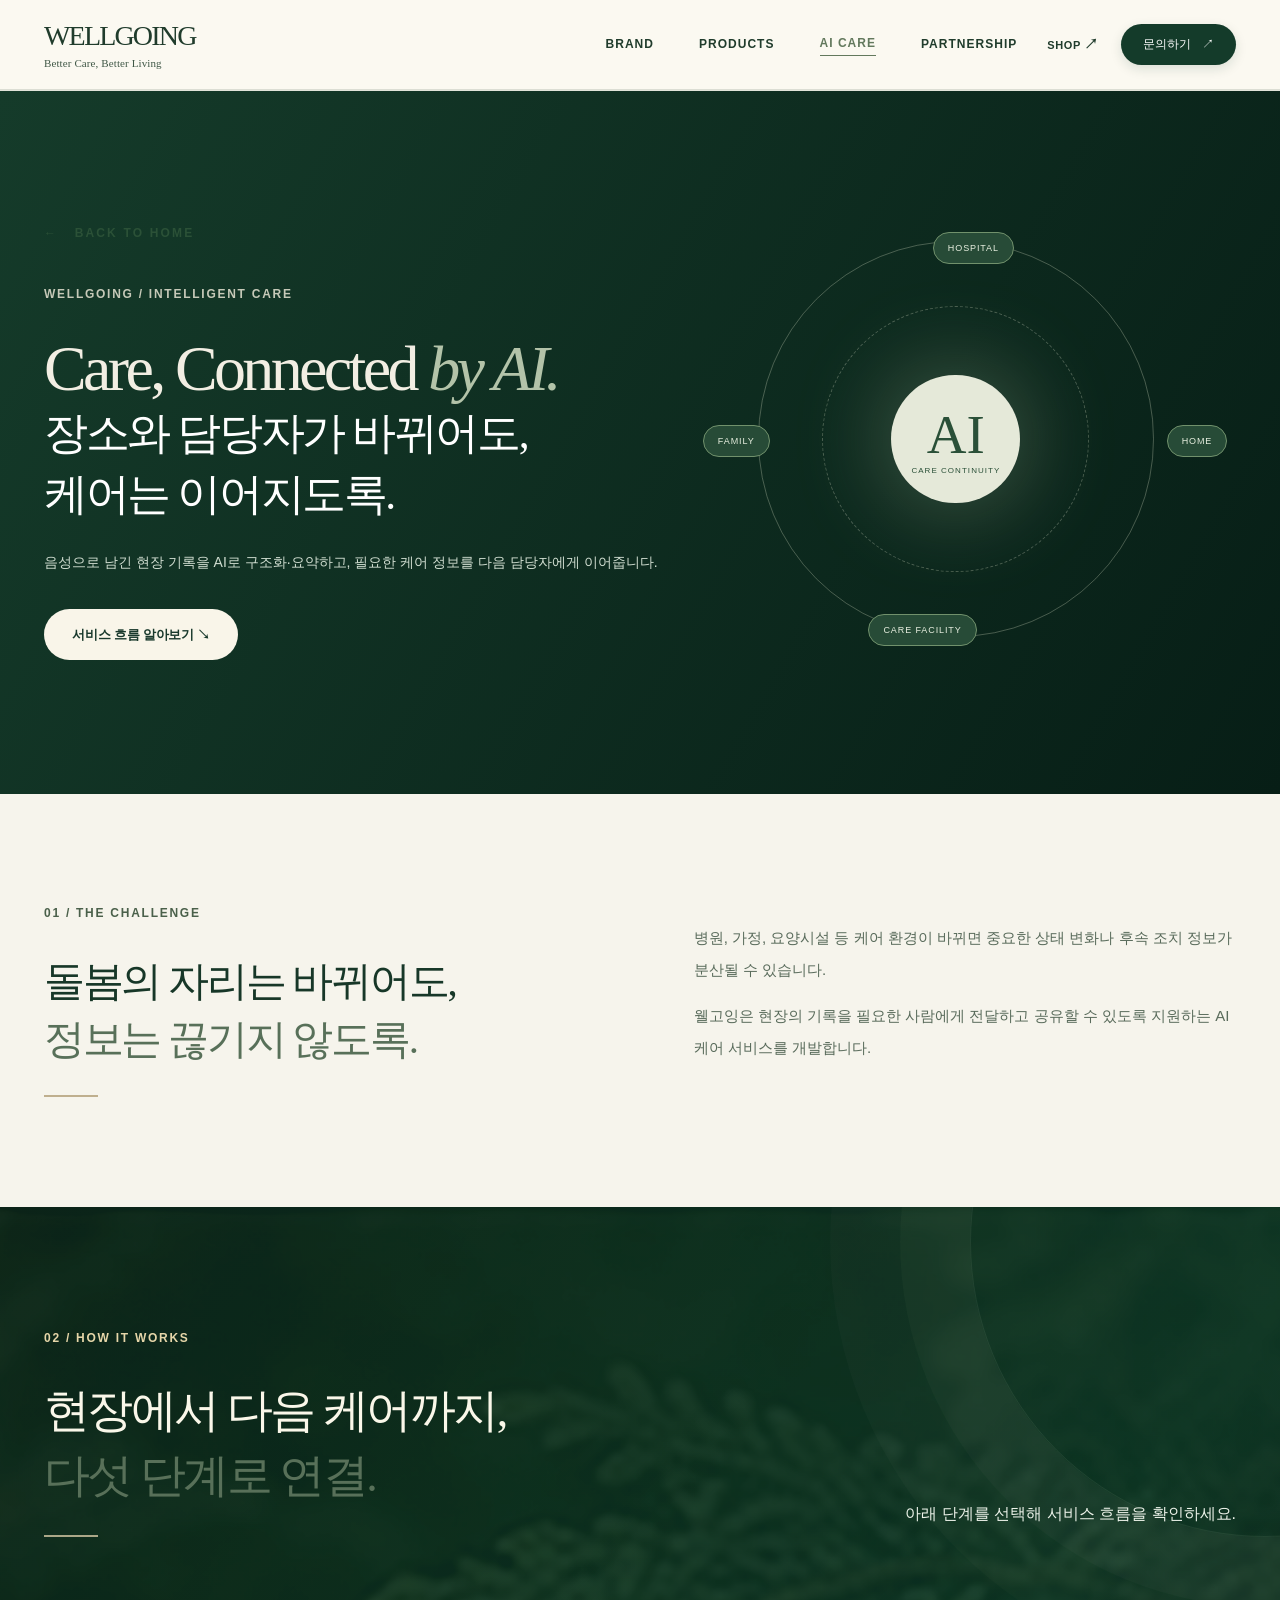
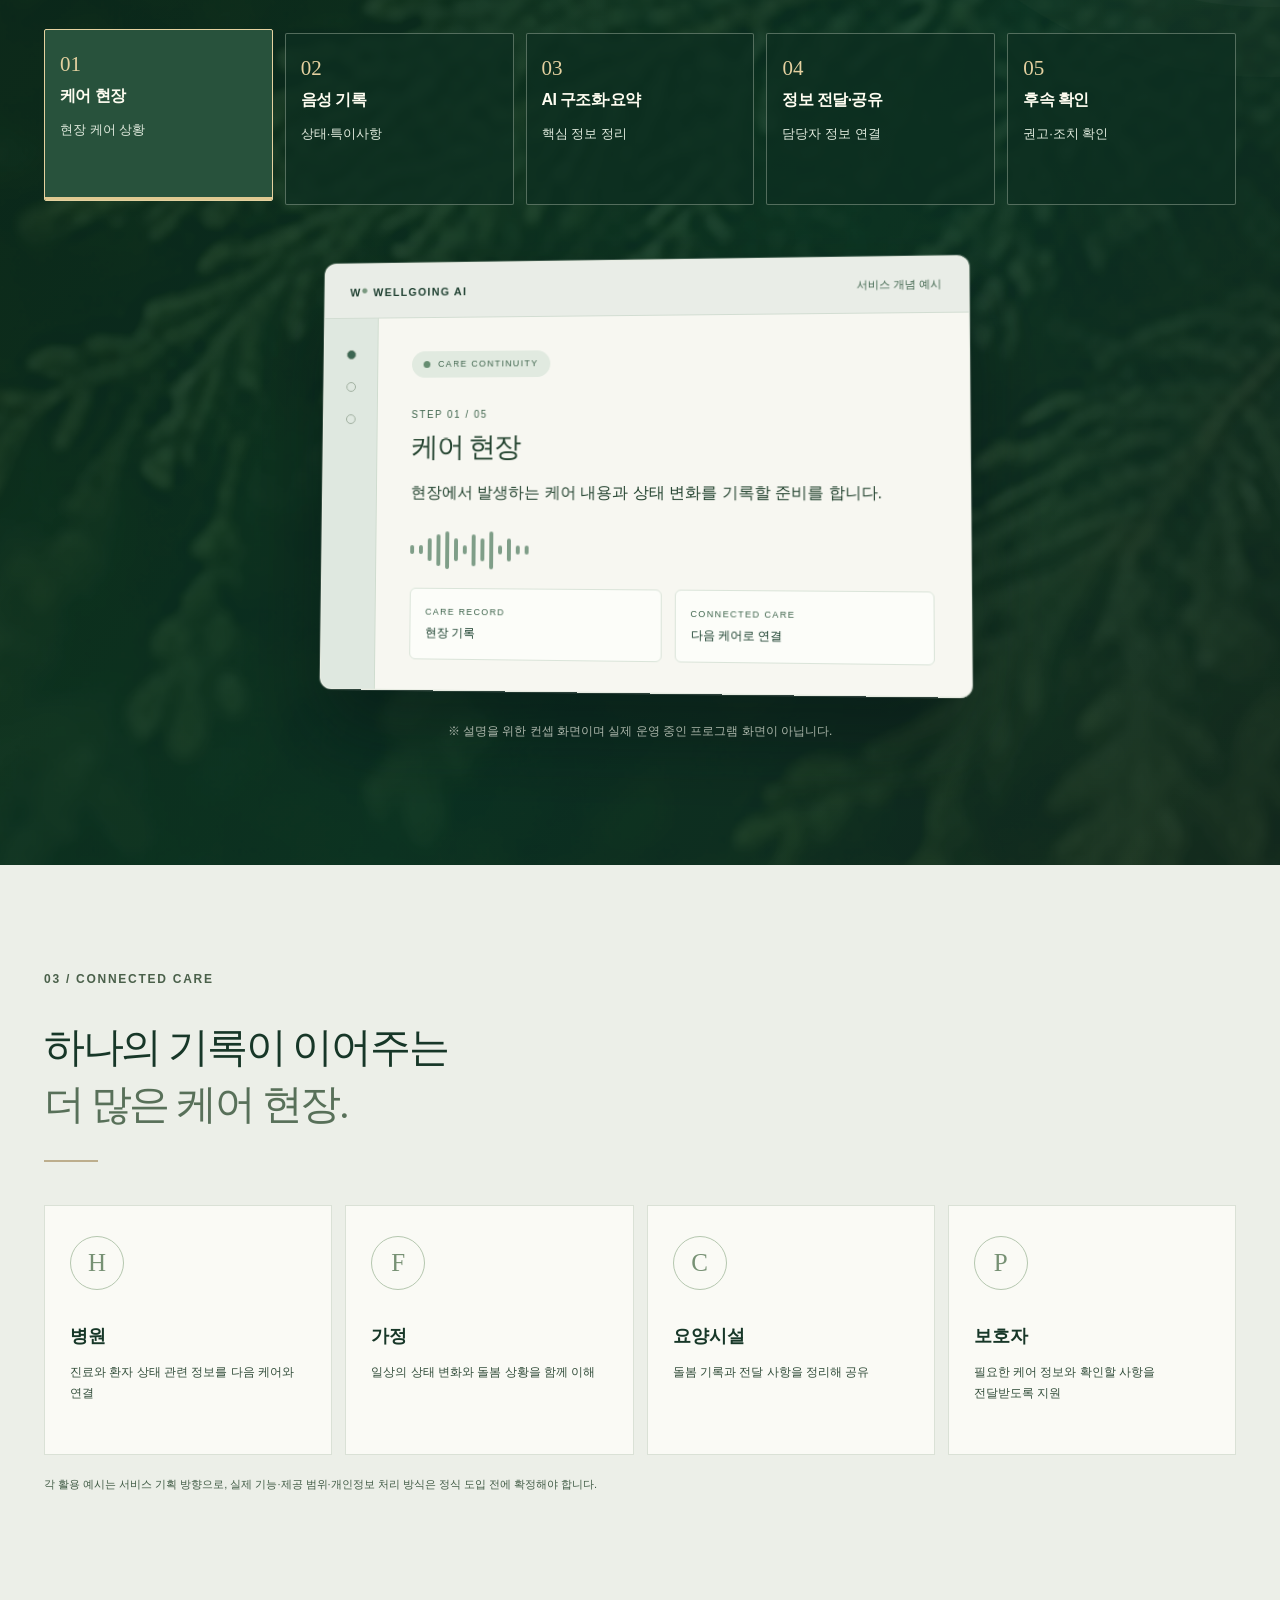
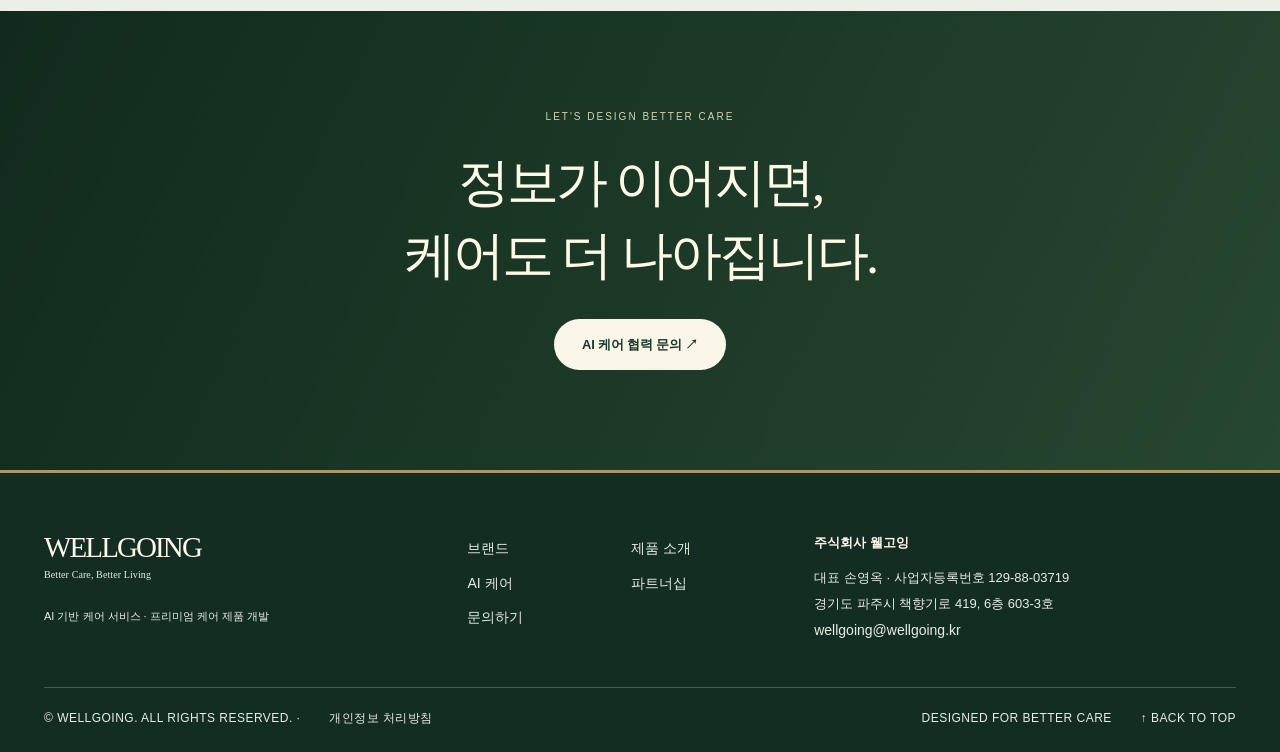
==== ai-care.html @ 4d767862 "feat: import complete WELLGOING V7 public Vercel preview (39 files)" ====
<!DOCTYPE html>
<html lang="ko"><head><meta charset="utf-8"/><meta content="width=device-width,initial-scale=1" name="viewport"/><meta content="#f7f5ef" name="theme-color"/><meta content="AI 케어 서비스 — 주식회사 웰고잉" name="description"/><title>AI 케어 서비스 | WELLGOING</title><link href="style.css" rel="stylesheet"/><link href="premium-v2.css" rel="stylesheet"/><link href="pages.css" rel="stylesheet"/><script defer="" src="content.js"></script><script defer="" src="published-overrides.js"></script><script defer="" src="content-bridge.js"></script><script defer="" src="script.js"></script><link href="premium-v4.css" rel="stylesheet"/><meta content="assets/wellgoing-og.jpg" property="og:image"/><link rel="icon" href="favicon.svg" type="image/svg+xml"/><link rel="stylesheet" href="polish-v6.css"/><script defer src="polish-v6.js"></script><link rel="stylesheet" href="finish-v7.css"/><script defer src="finish-v7.js"></script></head><body class="inner-page page-ai-care"><a class="skip-link" href="#main">본문으로 바로가기</a><header class="site-header" id="top">
<div class="header-inner container-wide">
<a aria-label="웰고잉 홈" class="logo" href="index.html">
<span class="logo-name">WELLGOING</span>
<span class="logo-caption">Better Care, Better Living</span>
</a>
<nav aria-label="주 메뉴" class="desktop-nav">
<a data-nav="brand" href="brand.html">BRAND</a><a data-nav="products" href="products.html">PRODUCTS</a><a aria-current="page" data-nav="ai-care" href="ai-care.html">AI CARE</a><a data-nav="partnership" href="partnership.html">PARTNERSHIP</a>
</nav>
<div class="header-actions">
<a class="shop-link" href="https://smartstore.naver.com/sobisense" rel="noopener noreferrer" target="_blank">SHOP <span aria-hidden="true">↗</span></a>
<a class="header-contact" href="contact.html">문의하기 <span aria-hidden="true">↗</span></a>
<button aria-controls="mobileNav" aria-expanded="false" aria-label="메뉴 열기" class="nav-toggle" id="navToggle" type="button"><span></span><span></span></button>
</div>
</div>
<nav aria-label="모바일 메뉴" class="mobile-nav" hidden="" id="mobileNav">
<a href="brand.html">BRAND <span>브랜드 소개</span></a><a href="products.html">PRODUCTS <span>제품 소개</span></a><a href="ai-care.html">AI CARE <span>AI 케어 서비스</span></a><a href="partnership.html">PARTNERSHIP <span>비즈니스 협력</span></a><a href="contact.html">CONTACT <span>문의하기</span></a>
</nav>
</header><main id="main">
<section class="ai-inner-hero"><div class="container-wide ai-inner-grid"><div class="appear"><a class="inner-back" href="index.html">←   BACK TO HOME</a><p class="eyebrow light-eyebrow">WELLGOING / INTELLIGENT CARE</p><span class="hero-english">Care, Connected <i>by AI.</i></span><h1 data-edit="ai.headline">장소와 담당자가 바뀌어도,<br/>케어는 이어지도록.</h1><p data-edit="ai.description">음성으로 남긴 현장 기록을 AI로 구조화·요약하고,<br/>필요한 케어 정보를 다음 담당자에게 이어줍니다.</p><a class="button button-cream" href="#how">서비스 흐름 알아보기 ↘</a></div><div class="ai-hero-orbit"><div class="orbit-circle orbit-1"></div><div class="orbit-circle orbit-2"></div><div class="orbit-core">AI<span>CARE CONTINUITY</span></div><span class="orbit-node node1">HOSPITAL</span><span class="orbit-node node2">HOME</span><span class="orbit-node node3">CARE FACILITY</span><span class="orbit-node node4">FAMILY</span></div></div></section>
<section class="ai-problem"><div class="container-wide split-grid"><div><p class="eyebrow">01 / THE CHALLENGE</p><h2 class="section-title">돌봄의 자리는 바뀌어도,<br/><em>정보는 끊기지 않도록.</em></h2></div><div><p>병원, 가정, 요양시설 등 케어 환경이 바뀌면 중요한 상태 변화나 후속 조치 정보가 분산될 수 있습니다.</p><p>웰고잉은 현장의 기록을 필요한 사람에게 전달하고 공유할 수 있도록 지원하는 AI 케어 서비스를 개발합니다.</p></div></div></section>
<section class="ai-section interior-ai" id="how"><div class="container-wide"><div class="ai-head"><div><p class="eyebrow light-eyebrow">02 / HOW IT WORKS</p><h2 class="section-title">현장에서 다음 케어까지,<br/><em>다섯 단계로 연결.</em></h2></div><p>아래 단계를 선택해 서비스 흐름을 확인하세요.</p></div><div class="ai-layout"><div aria-label="AI 케어 프로세스 단계" class="ai-steps" role="tablist"><button aria-selected="true" class="ai-step active" data-step="0" role="tab" type="button"><span class="step-count">01</span><strong>케어 현장</strong><small>현장 케어 상황</small></button><button aria-selected="false" class="ai-step" data-step="1" role="tab" type="button"><span class="step-count">02</span><strong>음성 기록</strong><small>상태·특이사항</small></button><button aria-selected="false" class="ai-step" data-step="2" role="tab" type="button"><span class="step-count">03</span><strong>AI 구조화·요약</strong><small>핵심 정보 정리</small></button><button aria-selected="false" class="ai-step" data-step="3" role="tab" type="button"><span class="step-count">04</span><strong>정보 전달·공유</strong><small>담당자 정보 연결</small></button><button aria-selected="false" class="ai-step" data-step="4" role="tab" type="button"><span class="step-count">05</span><strong>후속 확인</strong><small>권고·조치 확인</small></button></div><div class="ai-demo"><div class="mock-app"><div class="mock-top"><span class="mock-logo">W<span>•</span> WELLGOING AI</span><span class="mock-preview">서비스 개념 예시</span></div><div class="mock-body"><div class="mock-sidebar"><span class="mock-dot active"></span><span class="mock-dot"></span><span class="mock-dot"></span></div><div class="mock-panel"><div class="mock-pill"><span class="live-dot"></span> CARE CONTINUITY</div><span class="mock-no" id="aiMockNo">STEP 01 / 05</span><h3 id="aiMockTitle">케어 현장</h3><p id="aiMockText">현장에서 발생하는 케어 내용과 상태 변화를 기록할 준비를 합니다.</p><div class="mock-waves"><span></span><span></span><span></span><span></span><span></span><span></span><span></span><span></span><span></span><span></span><span></span><span></span><span></span><span></span></div><div class="mock-cards"><div><span>CARE RECORD</span><b>현장 기록</b></div><div><span>CONNECTED CARE</span><b>다음 케어로 연결</b></div></div></div></div></div><p class="demo-note">※ 설명을 위한 컨셉 화면이며 실제 운영 중인 프로그램 화면이 아닙니다.</p></div></div></div></section>
<section class="ai-audience"><div class="container-wide"><div class="section-top"><div><p class="eyebrow">03 / CONNECTED CARE</p><h2 class="section-title">하나의 기록이 이어주는<br/><em>더 많은 케어 현장.</em></h2></div></div><div class="audience-grid"><article><span>H</span><strong>병원</strong><p>진료와 환자 상태 관련 정보를 다음 케어와 연결</p></article><article><span>F</span><strong>가정</strong><p>일상의 상태 변화와 돌봄 상황을 함께 이해</p></article><article><span>C</span><strong>요양시설</strong><p>돌봄 기록과 전달 사항을 정리해 공유</p></article><article><span>P</span><strong>보호자</strong><p>필요한 케어 정보와 확인할 사항을 전달받도록 지원</p></article></div><p class="small-note">각 활용 예시는 서비스 기획 방향으로, 실제 기능·제공 범위·개인정보 처리 방식은 정식 도입 전에 확정해야 합니다.</p></div></section>
<section class="inner-endcap"><div class="container-wide"><span>LET'S DESIGN BETTER CARE</span><h2>정보가 이어지면,<br/>케어도 더 나아집니다.</h2><a class="button button-cream" href="contact.html">AI 케어 협력 문의 ↗</a></div></section></main><footer class="site-footer"><div class="container-wide footer-grid"><div><a class="logo footer-logo" href="index.html"><span class="logo-name">WELLGOING</span><span class="logo-caption">Better Care, Better Living</span></a><p>AI 기반 케어 서비스 · 프리미엄 케어 제품 개발</p></div><div class="footer-links"><a href="brand.html">브랜드</a><a href="products.html">제품 소개</a><a href="ai-care.html">AI 케어</a><a href="partnership.html">파트너십</a><a href="contact.html">문의하기</a></div><div class="footer-company"><strong>주식회사 웰고잉</strong><span>대표 손영옥 · 사업자등록번호 129-88-03719</span><span>경기도 파주시 책향기로 419, 6층 603-3호</span><a href="mailto:wellgoing@wellgoing.kr">wellgoing@wellgoing.kr</a></div></div><div class="container-wide footer-bottom"><span>© WELLGOING. ALL RIGHTS RESERVED. · <a href="privacy.html">개인정보 처리방침</a></span><span>DESIGNED FOR BETTER CARE <a aria-label="페이지 맨 위로" href="#top">↑ BACK TO TOP</a></span></div></footer></body></html>
---- style.css ----
/* WELLGOING / B CONCEPT — Modern Premium Care
   Brand palette: forest, warm ivory, olive gold. Editable content in content.js. */
:root{--forest:#203b30;--forest2:#142d23;--deep:#112b22;--sage:#b7c3b3;--sage-light:#dfe5dc;--olive:#8b9276;--gold:#9d926e;--cream:#f7f5ef;--ivory:#fcfbf7;--ink:#1f2c24;--text:#445047;--muted:#778078;--line:rgba(39,60,47,.17);--body:'Noto Sans CJK KR','Apple SD Gothic Neo','Malgun Gothic',sans-serif;--serif:Georgia,'Times New Roman','Noto Serif CJK KR',serif;--content:1312px}
*,*::before,*::after{box-sizing:border-box}
html{scroll-behavior:smooth;scroll-padding-top:94px}
body{margin:0;background:var(--ivory);color:var(--ink);font:400 15px/1.8 var(--body);-webkit-font-smoothing:antialiased;word-break:keep-all}
a{text-decoration:none;color:inherit}button,input,select{font:inherit}button{cursor:pointer}img{max-width:100%;display:block}h1,h2,h3,p{margin-top:0}section{scroll-margin-top:90px}
button:focus-visible,a:focus-visible{outline:2px solid #b8a476;outline-offset:4px}
::selection{background:#bbc7b8;color:var(--forest2)}
.skip-link{position:absolute;top:-100px;left:20px;padding:10px 16px;background:white;z-index:1000}.skip-link:focus{top:20px}
.container-wide{width:min(calc(100% - 100px),var(--content));margin:0 auto}.section-pad{padding:126px 0}.eyebrow{font-size:11px!important;letter-spacing:.23em;font-weight:600!important;color:#807c69;margin:0 0 30px!important;line-height:1.55}.gold-line{display:flex;gap:15px;align-items:center}.gold-line:before{content:"";display:block;width:25px;height:1px;background:var(--gold)}.light-eyebrow{color:#c6c9b8!important}
.section-title{font-family:'Noto Serif CJK KR',var(--serif);font-size:clamp(34px,3.25vw,54px);letter-spacing:-.058em;line-height:1.45;font-weight:500;margin:0}.section-title em{font-style:normal;color:#77876f}
.body-large{font-size:18px;line-height:1.9;letter-spacing:-.042em}.body-text{color:#687168;line-height:2.1;letter-spacing:-.025em}.text-link{display:inline-flex;align-items:center;justify-content:space-between;gap:34px;align-self:flex-start;border-bottom:1px solid #737f72;padding:0 0 8px;font-size:13px;font-weight:600;transition:gap .2s}.text-link:hover{gap:46px}
.button{display:inline-flex;align-items:center;justify-content:center;gap:35px;padding:14px 24px;border:1px solid transparent;min-height:53px;border-radius:3px;letter-spacing:-.025em;font-size:13px;font-weight:600;transition:background .25s,color .25s,transform .25s}.button:hover{transform:translateY(-2px)}.button>span{font-size:17px;font-weight:400}.button-solid{background:var(--forest);color:#fff}.button-solid:hover{background:#11291f}.button-line{border-color:#b8c1b7;background:transparent;color:var(--forest)}.button-line:hover{background:#eff0e9}.button-cream{background:#f9f5e9;color:var(--forest)}.button-cream:hover{background:#fff}.button-light-outline{background:transparent;color:#e9ede4;border-color:#728779}.button-light-outline:hover{background:#30483d}
.site-header{height:86px;background:rgba(250,249,245,.96);border-bottom:1px solid #eeeae2;position:sticky;top:0;z-index:100;backdrop-filter:blur(12px)}.header-inner{height:100%;display:flex;align-items:center;justify-content:space-between;gap:30px}.logo{display:flex;flex-direction:column;line-height:1.2;white-space:nowrap;flex-shrink:0}.logo-name{font-family:var(--serif);font-size:27px;letter-spacing:-.044em;color:#20362b}.logo-caption{font-family:var(--serif);font-size:9px;letter-spacing:.045em;color:#7c827b;margin-top:4px}.desktop-nav{display:flex;gap:45px;margin-left:auto;align-items:center}.desktop-nav>a,.shop-link{font-size:11px;font-weight:600;letter-spacing:.055em;transition:color .2s;color:#37463a}.desktop-nav a:hover,.desktop-nav a.current{color:#9c926e}.header-actions{display:flex;align-items:center;gap:22px}.shop-link{white-space:nowrap}.shop-link span{font-size:14px}.header-contact{background:var(--forest);border-radius:50px;color:#fff;padding:10px 22px;display:flex;align-items:center;gap:11px;font-size:12px;white-space:nowrap}.header-contact:hover{background:#142c22}.nav-toggle{display:none;width:38px;height:38px;border:0;background:none;flex-direction:column;align-items:center;justify-content:center;gap:7px}.nav-toggle span{width:24px;height:1.5px;background:var(--forest);transition:transform .3s}.mobile-nav[hidden]{display:none}
/* hero */
.hero{background:var(--cream);padding:45px 0 45px;min-height:720px}.hero-grid{display:grid;grid-template-columns:49% 51%;min-height:628px;align-items:center}.hero-copy{padding:30px 5% 0 0;position:relative}.hero h1{margin:0 0 25px}.title-en{display:block;font-family:var(--serif);font-weight:400;font-size:clamp(68px,6vw,98px);letter-spacing:-.075em;line-height:.995;color:#1d3128}.title-en em{font-style:italic;font-weight:400}.hero-korean{font-family:'Noto Serif CJK KR',var(--serif);font-size:22px;font-weight:500;letter-spacing:-.048em;line-height:1.75;margin:0 0 9px;color:#2b4134}.hero-desc{font-size:13px;line-height:1.95;color:#777e76;margin:0 0 35px}.cta-row{display:flex;gap:12px;flex-wrap:wrap}.hero-index{margin-top:82px;display:flex;align-items:center;gap:13px;color:#90958d;letter-spacing:.16em;font-size:10px}.line-stem{height:1px;width:38px;background:#a8ac9e}.hero-picture{height:610px;background:#b5beb1;position:relative;overflow:hidden;border-radius:2px}.hero-sheet{width:100%;height:100%;object-fit:cover;object-position:65% 46%;transition:transform 1.3s}.hero-picture:hover .hero-sheet{transform:scale(1.035)}.hero-picture:after{content:"";position:absolute;inset:40% 0 0;background:linear-gradient(transparent,rgba(17,38,28,.34));pointer-events:none}.hero-picture-label{position:absolute;left:36px;bottom:34px;color:white;z-index:1;display:flex;flex-direction:column;gap:7px;text-shadow:0 1px 7px #30413650}.hero-picture-label span{font-size:10px;letter-spacing:.17em}.hero-picture-label strong{font-family:var(--serif);font-size:27px;line-height:1.06;letter-spacing:-.02em;font-weight:400}.hero-picture-counter{position:absolute;top:35px;right:33px;color:white;font-family:var(--serif);letter-spacing:.08em;font-size:12px;display:flex;gap:6px;align-items:center}.hero-picture-counter .line{height:1px;width:37px;background:#e4e9df;margin-left:5px}
.value-strip{background:#fbfaf6;border-bottom:1px solid #eae8df;border-top:1px solid #ece9e1}.value-grid{display:grid;grid-template-columns:repeat(4,1fr);min-height:96px;align-items:center}.value-grid>div{text-align:center;border-right:1px solid #e0e4dc;color:#465649;font-size:12px;font-weight:500;display:flex;align-items:center;justify-content:center;gap:15px;letter-spacing:-.015em}.value-grid>div:last-child{border:none}.value-symbol{font-family:var(--serif);color:#758e7d;font-size:24px;font-weight:400}
/* brand */
.brand{background:#fdfbf7}.brand-grid{display:grid;grid-template-columns:51% 49%;gap:0;align-items:center}.brand-copy{padding-right:15%}.brand-copy .section-title{margin-bottom:32px}.brand-copy .body-large{margin:0 0 18px}.brand-copy .body-text{max-width:530px;margin-bottom:33px}.brand-image-wrap{min-height:510px;position:relative;background:#dfe3d8;display:flex;align-items:center;overflow:hidden}.brand-image-wrap>img{width:100%;height:560px;object-fit:cover;object-position:50% 56%;filter:contrast(.96) saturate(.82)}.brand-image-wrap:after{content:"";position:absolute;inset:55% 0 0;background:linear-gradient(transparent,rgba(23,39,31,.5))}.brand-vertical{position:absolute;right:19px;top:20px;writing-mode:vertical-rl;letter-spacing:.21em;font-size:10px;color:#fff;text-shadow:0 1px 4px #34483e;z-index:1}.brand-caption{position:absolute;left:36px;bottom:32px;color:#fff;z-index:1;display:flex;flex-direction:column;gap:3px}.brand-caption span{font:10px var(--body);letter-spacing:.18em}.brand-caption strong{font-size:16px;font-weight:500}
/* business */
.business{background:#eeeee7}.section-top{display:flex;justify-content:space-between;gap:40px;align-items:end;margin-bottom:45px}.section-top>p{font-size:14px;color:#6d756d;line-height:1.9;margin:0 0 5px}.business-cards{display:grid;grid-template-columns:1fr 1fr;gap:22px}.business-card{display:block;background:var(--ivory);transition:transform .25s,box-shadow .25s}.business-card:hover{transform:translateY(-5px);box-shadow:0 15px 38px #233d2c12}.business-photo{height:330px;overflow:hidden;position:relative}.business-photo>img{width:100%;height:100%;object-fit:cover}.business-overlay{position:absolute;inset:0;background:linear-gradient(0deg,#0b28174f,transparent)}.business-photo-type{position:absolute;bottom:20px;left:24px;right:24px;color:#fff;font-size:11px;letter-spacing:.15em;display:flex;justify-content:space-between}.business-info{padding:26px 27px 28px;display:flex;align-items:end;justify-content:space-between;gap:20px}.small-kicker{font-size:10px;color:#8b9086;letter-spacing:.13em}.business-info h3{font:400 31px var(--serif);margin:3px 0 6px;color:#203329}.business-info p{font-size:13px;margin:0;color:#69736c}.circle-arrow{width:42px;height:42px;border:1px solid #a9b5a9;border-radius:50%;display:grid;place-items:center;flex-shrink:0;font-size:20px}.technology-photo{background:radial-gradient(ellipse at 55% 40%,#668275 0,#36574b 50%,#1a3d31 100%)}.technology-photo:after{content:"";position:absolute;inset:0;background:radial-gradient(ellipse,#f8f8ec07 0,transparent 60%)}.tech-pattern{position:absolute;inset:0;background-image:radial-gradient(#dfe8d441 1px,transparent 1px);background-size:27px 27px;mask-image:radial-gradient(ellipse at center,#000 25%,transparent 80%)}.tech-ring{position:absolute;top:50%;left:50%;transform:translate(-50%,-50%);width:154px;height:154px;border:1px solid #dae3cb81;border-radius:50%;display:grid;place-items:center;box-shadow:0 0 0 30px #e0ead909,0 0 0 61px #e0ead906,0 0 70px #cee3c42c}.tech-ring>span{font:48px var(--serif);color:#faf8e9}.tech-ring i{position:absolute;width:9px;height:9px;border:1px solid #e8eedf;border-radius:50%;background:#608475}.tech-ring i:nth-child(2){top:0;left:50%}.tech-ring i:nth-child(3){bottom:8px;left:13px}.tech-ring i:nth-child(4){top:31px;right:5px}.tech-ring i:nth-child(5){top:81px;left:-3px}
/* product */
.products{background:var(--ivory)}.product-top{margin-bottom:42px}.product-grid{display:grid;grid-template-columns:1.06fr .94fr;gap:28px}.product-card{border:1px solid #ebe9e2;background:#fff}.product-visual{height:475px;position:relative;overflow:hidden}.body-visual{background:#b5c0b6}.body-visual img{width:100%;height:100%;object-fit:cover;object-position:center 49%;transition:transform .6s}.product-card:hover .body-visual img{transform:scale(1.025)}.product-tag{position:absolute;top:23px;left:24px;color:#17382b;background:#fffdf3e0;padding:6px 12px;border-radius:2px;font-size:10px;font-weight:600;letter-spacing:.16em;z-index:1}.photo-credit{position:absolute;right:20px;bottom:14px;color:#ffffffc9;font-size:9px;letter-spacing:.12em;text-shadow:0 1px 4px #0006}.dent-visual{background:linear-gradient(150deg,#e2e8df,#f2f1e8 62%,#dce3da)}.dent-visual>img{width:100%;height:100%;object-fit:contain;padding:15px 8%;filter:drop-shadow(0 12px 22px #30443719)}.dent-visual .photo-credit{color:#68766e;text-shadow:none}.product-detail{padding:27px 29px 30px}.product-no{font-size:10px;letter-spacing:.16em;color:#758276;margin-bottom:15px}.product-name-row{display:flex;align-items:center;justify-content:space-between;gap:20px}.product-name-row h3{font:'Noto Serif CJK KR',var(--serif);font-size:29px;font-weight:500;letter-spacing:-.06em;margin:0 0 3px}.product-name-row span{font-size:10px;letter-spacing:.12em;color:#8a958a}.product-cta{font-size:20px!important;width:42px;height:42px;display:grid;place-items:center;border:1px solid #cdd5cb;border-radius:50%;flex-shrink:0}.product-detail>p{font-size:13px;color:#6c776e;margin:20px 0 16px;line-height:1.95}.feature-chips{display:flex;flex-wrap:wrap;gap:7px}.feature-chips>span{border:1px solid #d9e0d7;border-radius:50px;color:#788579;font-size:11px;padding:3px 11px}.inline-button{display:flex;justify-content:space-between;align-items:center;gap:50px;border:none;border-bottom:1px solid #afc0b3;background:none;padding:12px 0 5px;margin-top:25px;font-size:13px;font-weight:600;color:#274633}.inline-button span{font-size:18px}.coming-soon{display:inline-block;margin-left:9px;letter-spacing:.04em;background:#eaeee5;padding:3px 8px;color:#566b5c;border-radius:50px}
/* material */
.materials{display:grid;grid-template-columns:55% 45%;min-height:510px;background:#e3e9df}.materials-photo{background-image:url('assets/hinoki-forest.webp');background-position:center;background-size:cover;min-height:490px}.materials-content{padding:75px clamp(40px,8vw,140px) 66px clamp(50px,7vw,110px);display:flex;flex-direction:column;justify-content:center;background:#2a4637;color:white}.materials-content h2{font:'Noto Serif CJK KR',var(--serif);font-size:clamp(30px,3vw,47px);line-height:1.5;letter-spacing:-.055em;font-weight:500;margin:0 0 26px}.materials-content h2 em{font-style:normal;color:#b8cbb9}.materials-content>p:not(.eyebrow){max-width:390px;font-size:14px;color:#e6ede3cb;line-height:2}.material-benefits{display:flex;gap:12px;flex-wrap:wrap;margin-top:25px}.material-benefits span{border:1px solid #94aa99;color:#e6ede3;font:10px var(--body);letter-spacing:.05em;padding:8px 9px}
/* AI */
.ai-section{background:var(--forest2);color:#f6f7ef;position:relative;overflow:hidden}.ai-section:before{content:"";position:absolute;width:590px;height:590px;right:-280px;top:-260px;border-radius:50%;border:1px solid #d9e5cc17;box-shadow:0 0 0 70px #e4ecdb07,0 0 0 140px #e4ecdb05}.ai-head{display:flex;justify-content:space-between;gap:50px;align-items:end;position:relative}.ai-head .section-title{color:#fbf9ee}.ai-head .section-title em{color:#bfd0bf}.ai-head>p{font-size:14px;color:#ced7ca;margin:0 0 8px;line-height:1.95}.ai-layout{margin-top:58px;display:grid;grid-template-columns:44% 56%;gap:5%;align-items:center}.ai-steps{display:flex;flex-direction:column}.ai-step{border:0;background:none;border-top:1px solid #60746880;color:#c8d5c9;display:grid;grid-template-columns:52px 1fr 35px;align-items:center;text-align:left;gap:14px;padding:20px 20px 20px 5px;transition:color .2s,background .2s}.ai-step:last-child{border-bottom:1px solid #60746880}.ai-step:hover,.ai-step.active{background:#ffffff0a;color:#fff}.step-count{font:20px var(--serif);color:#849b8a}.ai-step.active .step-count{color:#e9e8ce}.ai-step strong{display:block;font-size:17px;font-weight:500;margin-bottom:4px}.ai-step small{display:block;color:#9fb09f;font-size:12px}.step-icon{font:24px var(--serif);color:#acbea8;text-align:center}.ai-demo{display:flex;align-items:center;flex-direction:column}.mock-app{width:100%;max-width:650px;background:#f5f6f0;color:#1f4031;border:1px solid #c5d4cb70;border-radius:12px;box-shadow:0 30px 70px #081c15a1;overflow:hidden;transform:perspective(1100px) rotateY(-4deg) rotateX(2deg);transition:transform .4s}.mock-app:hover{transform:none}.mock-top{height:56px;background:#e9ede7;border-bottom:1px solid #d2ddd2;display:flex;justify-content:space-between;align-items:center;padding:0 26px}.mock-logo{font-size:11px;letter-spacing:.12em;font-weight:700}.mock-logo>span{font-size:19px;color:#7a9980}.mock-preview{color:#8b9a8d;font-size:11px}.mock-body{display:grid;grid-template-columns:56px 1fr;min-height:340px}.mock-sidebar{background:#dfe8e0;display:flex;flex-direction:column;align-items:center;gap:23px;padding-top:32px;border-right:1px solid #cfdccf}.mock-dot{width:10px;height:10px;border:1px solid #9faf9f;border-radius:50%}.mock-dot.active{background:#3c6652}.mock-panel{padding:32px 35px 30px}.mock-pill{display:inline-flex;gap:8px;align-items:center;border-radius:50px;background:#e1eae0;padding:5px 12px;font-size:9px;letter-spacing:.15em}.live-dot{height:7px;width:7px;border-radius:50%;background:#668d71}.mock-no{display:block;letter-spacing:.16em;font:10px var(--body);margin-top:32px;color:#889c8a}.mock-panel h3{font-size:28px;font-family:'Noto Serif CJK KR',var(--serif);font-weight:500;letter-spacing:-.05em;margin:3px 0 6px}.mock-panel p{font-size:12px;color:#6e8274;margin-bottom:17px}.mock-waves{height:52px;display:flex;align-items:center;gap:5px}.mock-waves span{width:4px;border-radius:4px;background:#7f9e88;height:9px}.mock-waves span:nth-child(4n){height:32px}.mock-waves span:nth-child(3n){height:23px}.mock-waves span:nth-child(5n){height:38px}.mock-cards{display:grid;grid-template-columns:1fr 1fr;gap:13px;margin-top:12px}.mock-cards>div{padding:15px;border:1px solid #dae4d9;border-radius:6px;background:#fcfdf9}.mock-cards span{display:block;font-size:9px;letter-spacing:.15em;color:#94a697}.mock-cards b{display:block;font-size:12px;font-weight:500;margin-top:3px}.demo-note{text-align:right;color:#97ae9c;font-size:10px;margin-top:28px}.ai-bottom{display:flex;align-items:center;justify-content:space-between;gap:30px;border-top:1px solid #566e5e94;padding-top:32px;margin-top:63px}.ai-bottom>p{color:#ccd7cc;letter-spacing:-.02em;font-size:13px;margin:0}.ai-bottom>p>span{padding:0 18px;color:#9eb29d}
/* trust */
.trust{background:#f5f3ec}.trust-layout{display:grid;grid-template-columns:43% 1fr;align-items:center;gap:7%}.trust-copy .section-title{margin:0 0 21px}.trust-copy p:not(.eyebrow){max-width:420px;color:#667268;font-size:13px;line-height:2}.trust-copy .text-link{margin-top:22px}.trust-list{padding-right:12%}.trust-list>div{display:grid;grid-template-columns:52px 1fr 35px;align-items:center;gap:8px;border-bottom:1px solid #cfd5cb;padding:28px 0}.trust-list>div:first-child{border-top:1px solid #cfd5cb}.trust-item-no{font:18px var(--serif);color:#8b947e}.trust-list strong{font-size:16px;font-weight:500}.trust-list small{display:block;font-size:12px;color:#9a9c8c;margin-top:4px}.trust-mark{font:24px var(--serif);color:#8da28b}
/* partnership */
.partnership{min-height:590px;position:relative;background:#1e3b2f;color:#fff;display:flex;align-items:center;overflow:hidden}.partnership-backdrop{position:absolute;inset:0;background:linear-gradient(90deg,#122b22f5 0%,#173327d9 40%,#17332765 100%),url('assets/hinoki-forest.webp') center 45%/cover;transform:scale(1.02)}.partnership-inner{position:relative;padding:96px 0}.partnership h2{font:'Noto Serif CJK KR',var(--serif);font-weight:500;font-size:clamp(38px,3.7vw,58px);letter-spacing:-.06em;line-height:1.4;margin:0 0 24px}.partnership h2 em{color:#d2ddcc;font-style:normal}.partnership p:not(.eyebrow){font-size:14px;line-height:2;color:#d9e3d6;margin-bottom:27px}.partner-types{display:flex;flex-wrap:wrap;gap:10px;margin-bottom:34px}.partner-types span{font:10px var(--body);letter-spacing:.1em;border:1px solid #dfeadd53;color:#dce8d9;padding:6px 12px}
/* contact */
.contact{background:#fbfaf6}.contact-grid{display:grid;grid-template-columns:1fr .8fr;gap:9%;align-items:center}.contact .section-title{font-size:clamp(42px,4.4vw,65px);font-family:var(--serif);letter-spacing:-.06em;line-height:1.14}.contact .section-title em{font-style:italic;color:#7f907d}.contact-grid>div:first-child>p:not(.eyebrow){color:#718076;margin-top:24px;font-size:14px}.contact-email{display:inline-flex;gap:26px;font:23px var(--serif);letter-spacing:-.02em;border-bottom:1px solid #bbc8b9;padding-bottom:12px;margin-top:31px}.contact-email span{font:19px var(--body);color:#8da88f}.contact-panel{background:#f2f2eb;padding:42px 44px}.contact-panel h3{font-size:22px;font-weight:500;margin:0 0 7px;letter-spacing:-.045em}.contact-panel p{font-size:12px;color:#818c80;margin:0 0 25px}.contact-options{display:grid;grid-template-columns:1fr 1fr;gap:12px}.contact-options a{padding:16px;background:#fffefa;border:1px solid #e5e7dd;display:flex;justify-content:space-between;align-items:center;font-size:13px}.contact-options a:hover{border-color:#a1b5a3}.contact-options a span{color:#77947a}.contact-notice{font-size:10px;color:#97a196;display:block;margin-top:19px;line-height:1.7}
/* footer */
.site-footer{background:#eceee7;padding-top:57px;color:#5b6b5e}.footer-grid{display:grid;grid-template-columns:1fr .8fr 1.1fr;gap:40px;padding-bottom:43px}.footer-logo .logo-name{font-size:29px}.footer-logo .logo-caption{font-size:10px}.footer-grid>div:first-child>p{font-size:11px;margin-top:26px}.footer-links{display:grid;grid-template-columns:1fr 1fr;gap:8px 20px;align-content:start;padding-top:5px}.footer-links a{font-size:12px}.footer-links a:hover{text-decoration:underline}.footer-company{display:flex;flex-direction:column;font-size:11px;line-height:2;align-items:flex-start}.footer-company strong{font-size:12px;color:#415245;margin-bottom:9px;font-weight:600}.footer-bottom{border-top:1px solid #d8ddd4;display:flex;align-items:center;justify-content:space-between;padding:20px 0 23px;font-size:10px;letter-spacing:.04em;color:#7e887e}.footer-bottom a{margin-left:25px;color:#3b5442}
/* dialog */
.product-modal{width:min(840px,calc(100vw - 38px));max-height:min(90vh,800px);padding:0;overflow:auto;border:0;box-shadow:0 25px 100px #10251e99;background:#f9f8f2;color:#24352b}.product-modal::backdrop{background:rgba(13,29,22,.76);backdrop-filter:blur(4px)}.modal-inner{display:grid;grid-template-columns:.83fr 1.17fr;min-height:455px}.modal-visual{background:#e0e8dd;overflow:hidden}.modal-visual img{height:100%;width:100%;object-fit:cover}.modal-info{padding:52px 42px 45px}.modal-info h2{font:'Noto Serif CJK KR',var(--serif);font-size:32px;margin:0 0 15px}.modal-info>p{font-size:13px;color:#617268;line-height:1.95}.modal-specs{margin:23px 0 15px;padding:0;list-style:none}.modal-specs li{display:flex;gap:20px;padding:9px 0;border-bottom:1px solid #dbe0d8;font-size:12px;justify-content:space-between}.modal-specs li span{color:#839088}.modal-specs li strong{font-weight:500;text-align:right}.modal-disclaimer{color:#999e95!important;font-size:10px!important;margin:18px 0!important}.modal-info .button{margin-top:10px}.modal-close{position:absolute;right:15px;top:12px;border:0;background:#fffffff0;color:#355343;width:32px;height:32px;font-size:25px;z-index:2;border-radius:50%}
/* reveal */
.appear{opacity:0;transform:translateY(26px);transition:opacity .85s cubic-bezier(.2,.7,.3,1),transform .85s cubic-bezier(.2,.7,.3,1)}.appear.in-view{opacity:1;transform:translateY(0)}.hero-picture.appear{transition-delay:.1s}.business-card:nth-child(2).appear,.product-card:nth-child(2).appear{transition-delay:.12s}
@media(max-width:1170px){.container-wide{width:min(calc(100% - 70px),var(--content))}.desktop-nav{gap:24px}.hero-grid{grid-template-columns:49% 51%}.hero .title-en{font-size:clamp(62px,6vw,84px)}.hero-picture{height:550px}.hero{min-height:650px}.brand-copy{padding-right:9%}.brand-image-wrap img{height:510px}.section-pad{padding:105px 0}.ai-layout{gap:3%}.mock-app{transform:none}.trust-list{padding-right:0}}
@media(max-width:850px){.site-header{height:72px}.container-wide{width:calc(100% - 42px)}.logo-name{font-size:24px}.desktop-nav,.shop-link{display:none}.nav-toggle{display:flex}.header-actions{gap:12px}.header-contact{padding:8px 15px}.mobile-nav{display:flex;position:absolute;top:72px;left:0;right:0;background:#f9f8f3;flex-direction:column;padding:16px 22px 29px;box-shadow:0 12px 28px #1c35252b}.mobile-nav[hidden]{display:none}.mobile-nav a{display:flex;align-items:center;justify-content:space-between;border-bottom:1px solid #e5e9e0;padding:15px 4px;font:16px var(--serif)}.mobile-nav a span{font:11px var(--body);color:#869688}.menu-open .nav-toggle span:first-child{transform:translateY(4px) rotate(45deg)}.menu-open .nav-toggle span:last-child{transform:translateY(-4px) rotate(-45deg)}.hero{padding:40px 0 0;min-height:0}.hero-grid{grid-template-columns:1fr}.hero-copy{padding:42px 6px 50px}.hero .title-en{font-size:clamp(62px,10vw,90px)}.hero-index{display:none}.hero-picture{height:470px}.value-grid{grid-template-columns:1fr 1fr;padding:16px 0;row-gap:10px}.value-grid>div:nth-child(2){border-right:none}.value-grid>div{min-height:47px}.brand-grid,.ai-layout,.trust-layout,.contact-grid{grid-template-columns:1fr}.brand-copy{padding:0 0 48px}.brand-image-wrap{height:480px}.brand-image-wrap>img{height:480px}.brand-grid{gap:0}.section-pad{padding:82px 0}.section-top,.ai-head{align-items:start;flex-direction:column;gap:10px}.section-top>p,.ai-head>p{margin:0}.business-photo{height:265px}.product-grid{gap:16px}.product-visual{height:355px}.products .section-top{margin-bottom:32px}.materials{grid-template-columns:1fr}.materials-photo{min-height:370px}.materials-content{padding:64px 50px}.ai-layout{gap:45px}.ai-demo{width:100%}.mock-app{max-width:610px}.trust-layout{gap:35px}.partnership{min-height:510px}.partnership-inner{padding:82px 0}.contact-grid{gap:50px}.footer-grid{grid-template-columns:1fr 1fr;gap:35px}.footer-company{grid-column:span 2}.footer-links{max-width:310px}}
@media(max-width:550px){html{scroll-padding-top:65px}.container-wide{width:calc(100% - 34px)}.header-inner{gap:5px}.header-contact{font-size:11px}.section-pad{padding:70px 0}.eyebrow{font-size:9px!important;margin-bottom:21px!important}.section-title{font-size:32px;line-height:1.53}.hero{padding:12px 0 0}.hero-copy{padding:44px 1px 44px}.hero .title-en{font-size:clamp(56px,14.6vw,75px);line-height:1.01}.hero-korean{font-size:19px}.hero-desc{font-size:12px}.cta-row{gap:8px}.button{min-height:47px;padding:11px 14px;font-size:11px;gap:10px}.hero-picture{height:390px}.hero-picture-label{left:20px;bottom:22px}.hero-picture-label strong{font-size:23px}.hero-picture-label span{font-size:8px}.value-grid{padding:12px 0}.value-grid>div{font-size:10px;gap:8px}.value-symbol{font-size:20px}.brand-copy .body-large{font-size:15px}.body-text{font-size:12px}.desktop-br{display:none}.brand-image-wrap{height:415px}.brand-image-wrap>img{height:415px}.brand-caption{left:20px;bottom:23px}.business-cards,.product-grid{grid-template-columns:1fr;gap:18px}.business-photo{height:270px}.business-info{padding:21px}.business-info h3{font-size:27px}.product-visual{height:390px}.product-detail{padding:20px}.product-name-row h3{font-size:24px}.product-card:nth-child(2) .product-visual{height:350px}.materials-photo{min-height:255px}.materials-content{padding:54px 25px}.materials-content h2{font-size:31px}.material-benefits span{font-size:9px}.ai-head .section-title{font-size:31px}.ai-step{padding:14px 0;grid-template-columns:38px 1fr 26px}.ai-step strong{font-size:15px}.ai-step small{font-size:10px}.ai-layout{margin-top:37px}.mock-app{transform:none}.mock-top{padding:0 15px}.mock-body{grid-template-columns:36px 1fr;min-height:260px}.mock-sidebar{padding-top:26px}.mock-panel{padding:18px}.mock-panel h3{font-size:22px}.mock-no{margin-top:15px}.mock-cards{gap:7px}.mock-cards>div{padding:9px}.mock-cards span{font-size:7px}.mock-cards b{font-size:10px}.mock-preview{font-size:8px}.demo-note{font-size:9px}.ai-bottom{flex-direction:column;align-items:start;gap:18px;margin-top:40px}.ai-bottom>p{font-size:11px;line-height:2}.ai-bottom>p>span{padding:0 5px}.trust-list>div{grid-template-columns:35px 1fr 30px}.trust-list strong{font-size:14px}.trust-list small{font-size:11px}.partnership{min-height:510px}.partnership h2{font-size:36px}.partnership p:not(.eyebrow){font-size:12px}.partner-types span{font-size:8px}.contact .section-title{font-size:46px}.contact-email{font-size:20px}.contact-panel{padding:29px 22px}.contact-options{gap:7px}.contact-options a{font-size:11px;padding:13px 9px}.footer-grid{grid-template-columns:1fr;gap:20px}.footer-company{grid-column:auto}.footer-bottom{align-items:start;flex-direction:column;gap:5px;font-size:9px}.footer-bottom a{margin-left:15px}.modal-inner{grid-template-columns:1fr}.modal-visual{max-height:245px}.modal-visual img{object-fit:cover;object-position:center 30%}.modal-info{padding:26px 24px}.modal-info h2{font-size:24px}.modal-specs{margin:15px 0}.modal-info>p{font-size:12px}}
@media(prefers-reduced-motion:reduce){html{scroll-behavior:auto}.appear{opacity:1;transform:none;transition:none}.hero-sheet,.business-card,.mock-app{transition:none}}

/* Brand-authentic front artwork layered over the original forest photo, not a fabricated package photo. */
.business-photo .actual-pack-art{position:absolute;width:188px;height:257px;left:50%;top:26px;transform:translateX(-50%) rotate(-5deg);object-fit:cover;object-position:center;box-shadow:0 18px 34px #10271866;border:4px solid #a0aca0;border-radius:5px;z-index:1;transition:transform .5s}.business-card:hover .actual-pack-art{transform:translateX(-50%) rotate(-2deg) translateY(-4px)}.business-photo .business-photo-type{z-index:2}@media(max-width:550px){.business-photo .actual-pack-art{width:148px;height:218px;top:18px}}
---- premium-v2.css ----
/* WELLGOING V2 — art-directed editorial luxury / 2026-10-25 */
:root { --forest:#19392c; --forest2:#122b21; --deep:#09271d; --sage:#b5bfaa; --gold:#9f9272; --cream:#f5f1e7; --ivory:#faf8f2; --ink:#1a3025; --content:1390px; }
body{background:var(--ivory);}
.container-wide{width:min(calc(100% - 88px),var(--content))}
.site-header{height:78px;background:rgba(250,247,240,.92);border-bottom:1px solid #dcded4;box-shadow:0 2px 18px #1c352411}
.logo-name{font-size:28px;font-weight:400;letter-spacing:-.05em}
.logo-caption{font-size:10px;color:#8e8875}
.desktop-nav>a{font-weight:700;font-size:11px;letter-spacing:.1em}
.header-contact{padding:10px 22px;background:#1b3a2b;box-shadow:0 4px 12px #0e352322}
.eyebrow{font-size:11px!important;color:#82755a}
.button{min-height:55px;border-radius:28px;padding:13px 27px;gap:27px;letter-spacing:.005em}
.button-solid{background:#1c3c2e}
.button-line{background:#f7f5eea3;border-color:#a9b4a6}
/* hero / intentional editorial collage */
.hero.hero-v2{padding:0;position:relative;background:radial-gradient(circle at 25% 32%,#fdfbf7,#f0ecdf 68%,#e8e3d7);min-height:730px;overflow:hidden}
.hero-atmosphere{position:absolute;right:0;top:0;width:51%;height:100%;pointer-events:none;background-image:linear-gradient(90deg,#f1ede0 0%,#f1ede000 22%),url('assets/hinoki-forest.webp');background-size:cover;background-position:center;opacity:.24;filter:saturate(.8)}
.hero-v2:before{content:'WELLGOING';font:normal clamp(90px,15vw,225px)/1 Georgia,serif;letter-spacing:-.095em;color:#e8e4d7;position:absolute;left:-1%;bottom:10px;opacity:.7;white-space:nowrap;pointer-events:none}
.hero-top-note{position:absolute;left:max(44px,calc((100% - var(--content))/2));top:21px;color:#91866e;font-size:9px;font-weight:700;letter-spacing:.18em;display:flex;align-items:center;gap:25px;z-index:2}
.hero-top-note span{font-weight:400;color:#a6a58e}
.hero-v2 .hero-grid{min-height:735px;grid-template-columns:47% 53%;align-items:center;position:relative;z-index:1;padding-top:54px;padding-bottom:54px}
.hero-v2 .hero-copy{padding:6px 28px 15px 0;align-self:center}
.hero-v2 .hero-copy .eyebrow{margin-bottom:25px!important}
.hero-signature{font:italic 27px/1.2 Georgia,'Times New Roman',serif;letter-spacing:-.035em;color:#80775e;margin-bottom:18px}
.hero-v2 .hero-primary{font-family:'Noto Serif CJK KR',Georgia,serif;font-weight:500;font-size:clamp(39px,4.3vw,70px);letter-spacing:-.087em;line-height:1.37;margin:0 0 25px;white-space:nowrap;color:#182c22}
.hero-v2 .hero-primary em{font-style:normal;color:#74866e}
.hero-v2 .hero-desc{font-size:15px;line-height:1.9;color:#68756c;margin:0 0 29px}
.hero-v2 .hero-index{margin-top:40px;opacity:.9;letter-spacing:.23em}
.hero-scroll-arrow{display:inline-grid;margin-left:10px;border-radius:50%;place-items:center;width:26px;height:26px;border:1px solid #b1b9a9;color:#3a5e42;font-size:17px}
.hero-v2 .hero-picture{height:580px;box-shadow:0 32px 54px #1d3a2d37;background:#244231;overflow:visible;transform:translateZ(0);border-radius:0;isolation:isolate}
.hero-picture .hero-photo-forest{position:absolute;inset:0;background:linear-gradient(90deg,#0f3324ad,#183b2655),url('assets/hinoki-forest.webp') center /cover;filter:saturate(.95)}
.hero-v2 .hero-picture:after{display:none}
.hero-product-stage{position:absolute;top:9%;right:13%;height:76%;width:49%;z-index:1;transform:rotate(-4.8deg);background:#aab9ae;border:9px solid #f3f0e6;box-shadow:26px 34px 55px #04170d91,0 0 0 1px #ffffffe0;overflow:hidden;transition:transform .65s ease,box-shadow .65s ease}
.hero-product-stage:hover{transform:rotate(-2deg) translateY(-8px);box-shadow:20px 40px 65px #04170d91}
.hero-v2 .hero-sheet{width:100%;height:100%;object-fit:cover;object-position:55% 48%;transition:transform 1.1s}
.hero-v2 .hero-picture-label{bottom:31px;left:27px;z-index:2;color:#fcf5e9;text-shadow:0 2px 13px #062014aa}
.hero-v2 .hero-picture-label strong{font-size:33px;line-height:1.01;letter-spacing:-.05em}
.hero-v2 .hero-picture-label span:first-child{color:#dfcba0}
.hero-v2 .hero-picture-counter{color:#f4e9d6;z-index:2;right:28px;top:26px}
.hero-foil{position:absolute;font:normal 420px/.8 Georgia,serif;right:-19px;bottom:-30px;letter-spacing:-.1em;color:#ffffff0b;z-index:0;pointer-events:none}
.hero-round-stamp{position:absolute;right:-16px;bottom:35px;z-index:3;width:102px;height:102px;border:1px solid #e2cc99;border-radius:50%;background:#d8c79b;color:#213e2f;font:700 10px/1.6 var(--body);letter-spacing:.12em;text-align:center;display:flex;align-items:center;padding:12px;transform:rotate(13deg);box-shadow:0 6px 25px #05241444}
.hero-bottom-rule{display:flex;justify-content:space-between;padding:13px 0 25px;border-top:1px solid #abb4a35c;color:#7d8476;font-size:10px;letter-spacing:.16em;position:relative;z-index:1}
/* value bar */
.value-strip{background:#1e4030;border:0;color:#f4efdf}
.value-grid{min-height:92px}
.value-grid>div{color:#ece9dd;border-color:#ffffff24;font-weight:500;font-size:13px;letter-spacing:.005em}
.value-symbol{color:#dbcca2;font-size:26px}
/* brand / human photography */
.brand{padding:118px 0;background:linear-gradient(110deg,#fbfaf5 45%,#ebe9df)}
.brand-grid{grid-template-columns:45% 55%;gap:0}
.brand-copy{padding:25px 10% 25px 0;position:relative}
.brand-prequote{display:inline-block;font:italic 27px Georgia,serif;color:#b0a687;margin:-12px 0 22px}
.brand .section-title{font-size:clamp(32px,3.2vw,53px);line-height:1.47;margin-bottom:24px}
.brand .body-large{font-size:17px;color:#344f3b}
.brand .body-text{font-size:14px;line-height:2.05}
.brand-image-wrap{min-height:520px;box-shadow:20px 25px 60px #26372820;border-radius:0}
.brand-image-wrap>img{height:520px;object-fit:cover;object-position:center;filter:saturate(.77) sepia(.07) contrast(.95)}
.brand-image-wrap:before{content:'';position:absolute;inset:0;z-index:1;background:linear-gradient(90deg,#ebe9df26 0%,transparent 30%),linear-gradient(0deg,#173b2b75,transparent 45%)}
.brand-image-wrap:after{display:none}
.brand-caption{z-index:2}
.brand-caption strong{font:italic 26px Georgia,'Noto Serif CJK KR',serif}
.brand-vertical{z-index:2}
/* business with luxuriant nature */
.business{background:#eaece3;position:relative;padding:115px 0 125px}
.business:before{content:'02';position:absolute;right:4vw;top:22px;font:200px/.9 Georgia,serif;color:#dfe3d7;pointer-events:none}
.section-top{margin-bottom:43px}
.section-title{font-size:clamp(36px,3.2vw,53px)}
.business-intro-line,.collection-title,.ai-vision-rule{border-top:1px solid #879c7d60;display:flex;justify-content:space-between;color:#708068;font-size:10px;letter-spacing:.19em;padding:12px 0 20px}
.business-cards{gap:24px}
.business-card{background:#fbfaf4;overflow:hidden;box-shadow:0 4px 13px #2136290e}
.business-photo{height:360px}
.business-photo img{transition:transform .7s ease}
.business-card:hover .business-photo>img:not(.actual-pack-art){transform:scale(1.045)}
.business-photo .actual-pack-art{width:230px;height:300px;object-fit:cover;object-position:center;left:55%;top:29px;transform:translateX(-50%) rotate(-5deg);border:8px solid #ecece1;box-shadow:17px 23px 35px #04231380;border-radius:0;}
.business-card:hover .actual-pack-art{transform:translateX(-50%) rotate(-2deg) translateY(-6px)}
.business-info{padding:26px 31px 31px}
.business-info h3{font-size:35px}
.business-photo-type{z-index:3;letter-spacing:.2em}
.technology-photo{background:radial-gradient(circle at 50% 50%,#718d79 0,#2d5b43 40%,#0e3224 85%)}
.tech-ring{width:190px;height:190px;box-shadow:0 0 0 50px #e0ead909,0 0 0 100px #e0ead905,0 0 120px #cee3c42c}
.tech-ring>span{font-size:64px}
.circle-arrow{background:#f2f2e8;border-color:#b0bbae}
/* products: a real editorial hero, not just repeating small cards */
.products{background:linear-gradient(#faf8f2,#f0f0e7);padding:118px 0 128px}
.product-top{margin-bottom:43px}
.product-editorial{min-height:560px;display:grid;grid-template-columns:54% 46%;background:#183e2b;position:relative;color:#fff;box-shadow:0 25px 65px #203b2d29;margin-bottom:58px}
.product-editorial-image{position:relative;overflow:hidden;min-height:560px;background:#93a599}
.product-editorial-image img{width:100%;height:100%;position:absolute;inset:0;object-fit:cover;object-position:center 46%;filter:saturate(.86);transition:transform 1s}
.product-editorial:hover .product-editorial-image img{transform:scale(1.045)}
.product-editorial-image:after{content:'';position:absolute;inset:65% 0 0;background:linear-gradient(0deg,#1436277c,transparent)}
.editorial-image-meta{position:absolute;left:28px;bottom:26px;right:28px;display:flex;justify-content:space-between;z-index:1;font-size:10px;letter-spacing:.17em;color:#f6f1e6}
.product-editorial-copy{padding:55px 10% 45px;position:relative;overflow:hidden;display:flex;align-items:flex-start;justify-content:center;flex-direction:column;background:radial-gradient(circle at 90% 0,#426149 0,#1f4331 45%,#173727 100%)}
.product-editorial-copy:after{content:'';position:absolute;inset:0;background:linear-gradient(0deg,#09301a5c,transparent 55%);pointer-events:none}
.product-editorial-copy>*:not(.editorial-giant){z-index:1;position:relative}
.product-editorial-copy .eyebrow{margin-bottom:20px!important}
.editorial-giant{position:absolute;right:-2px;top:-15px;color:#ffffff0b;font:360px/.8 Georgia,serif;pointer-events:none}
.product-editorial-copy h3{font-family:'Noto Serif CJK KR',Georgia,serif;font-size:clamp(34px,3.4vw,56px);line-height:1.44;font-weight:400;letter-spacing:-.065em;margin:0 0 18px}
.product-editorial-copy h3 em{font-style:normal;color:#dfd0ad}
.product-editorial-copy>p{font-size:14px;line-height:2;max-width:440px;color:#e7ede2;margin-bottom:24px}
.editorial-facts{display:flex;gap:21px;width:100%;border-top:1px solid #ffffff53;border-bottom:1px solid #ffffff53;padding:20px 0;margin-bottom:27px}
.editorial-facts>span{flex:1;display:flex;flex-direction:column;gap:4px;border-right:1px solid #ffffff32}
.editorial-facts>span:last-child{border:0}
.editorial-facts strong{font:26px Georgia,serif;white-space:nowrap}
.editorial-facts strong small{font-size:16px}
.editorial-facts span>small{font-size:8px;letter-spacing:.09em;color:#cbd2c7;line-height:1.45}
.product-editorial-copy .button-cream{min-height:50px}
.collection-title{padding-bottom:12px;margin-bottom:16px}
.product-grid{grid-template-columns:1fr 1fr;gap:24px}
.product-card{border:none;background:#fdfcf8;box-shadow:0 8px 25px #1c342111;overflow:hidden}
.product-visual{height:410px}
.product-card .product-detail{padding:29px 32px 34px}
.product-name-row h3{font-size:30px}
.product-tag{border-radius:2px}
/* single brand manifesto spacer */
.manifesto-banner{background:#f2eee3;padding:29px 4vw;display:flex;align-items:center;justify-content:space-between;gap:15px;color:#4b5945;border-top:1px solid #d9dacd;border-bottom:1px solid #d9dacd}
.manifesto-banner>span{font-size:9px;letter-spacing:.16em;color:#87937d}
.manifesto-banner>strong{font-family:'Noto Serif CJK KR',Georgia,serif;font-size:22px;font-weight:400;letter-spacing:-.04em}
/* ingredients */
.materials{min-height:500px}
.materials-photo{min-height:500px;background-position:70% 50%}
.materials-content{background:#234a35}
.materials-content h2{font-size:clamp(34px,3.4vw,56px)}
/* AI service theatre */
.ai-section{background:radial-gradient(ellipse at 90% 30%,#30594080,transparent 44%),linear-gradient(135deg,#123226 0%,#071d17 100%);padding:120px 0 110px}
.ai-section:after{content:'';position:absolute;inset:0;opacity:.10;background:url('assets/hinoki-forest.webp') right/cover;pointer-events:none}
.ai-section .container-wide{position:relative;z-index:1}
.ai-head{padding-bottom:38px}
.ai-head .section-title{font-size:clamp(34px,3.6vw,57px)}
.ai-head .section-title em{color:#b6c6ae}
.ai-vision-rule{border-color:#ffffff45;color:#b2c8b5;letter-spacing:.18em;padding-bottom:14px}
.ai-layout{display:flex;flex-direction:column;gap:30px}
.ai-steps{display:grid;grid-template-columns:repeat(5,minmax(0,1fr));gap:12px;width:100%;}
.ai-step{display:flex;flex-direction:column;align-items:flex-start;justify-content:flex-start;gap:5px;min-height:172px;padding:22px 15px 18px;border:1px solid #ffffff30;background:#e4eee709;color:#f4f5ec;text-align:left;transition:transform .25s,background .25s,border-color .25s;border-radius:2px}
.ai-step:hover,.ai-step.active{transform:translateY(-4px);background:#c4d6bd19;border-color:#e2d4a3aa}
.ai-step .step-count{font:21px Georgia,serif;color:#dccaa1}
.ai-step strong{font-size:15px;font-weight:500;letter-spacing:-.04em}
.ai-step small{color:#d1dfd2aa;font-size:11px;line-height:1.65}
.ai-step .step-icon{font-size:27px;color:#c9d9c5;align-self:flex-end;margin:-72px 2px 27px auto}
.ai-demo{width:min(940px,100%);margin:8px auto 0;position:relative}
.ai-display-note{position:absolute;top:0;left:0;font:9px var(--body);letter-spacing:.17em;color:#c6d1bd;transform:translateY(-23px)}
.mock-app{box-shadow:0 35px 85px #020d09a8;border:1px solid #d1ddcc75}
.ai-bottom{margin-top:42px;border-top:1px solid #ffffff38}
/* credentials: richly art directed white tiles */
.trust{background:linear-gradient(95deg,#f8f6ef,#eaece4);padding:112px 0}
.trust-list{display:grid;grid-template-columns:repeat(3,1fr);padding:0;gap:10px}
.trust-list>div{display:flex;flex-direction:column;align-items:flex-start;padding:24px 18px 23px;min-height:190px;border:1px solid #d9dfd4;background:#fbfaf6;gap:13px}
.trust-item-no{font:31px Georgia,serif;color:#a3997d}
.trust-list strong{font-size:15px;line-height:1.6;display:block}
.trust-list small{font-size:11px;color:#728273}
.trust-mark{margin-left:auto;opacity:.45}
/* partner section cinematic */
.partnership{min-height:605px}
.partnership-backdrop{background:linear-gradient(90deg,#0b241aea,#193c2cba 50%,#142f2448 100%),url('assets/hinoki-forest.webp') center/cover}
.partnership h2{font-size:clamp(40px,4.2vw,69px);letter-spacing:-.068em}
.partnership-inner{padding:112px 0}
.partnership-inner:after{content:'CARE HAS NO BORDERS';position:absolute;right:4vw;bottom:3%;font:italic 48px Georgia,serif;color:#ffffff4a;max-width:270px;text-align:right;line-height:1.05;pointer-events:none}
/* contact */
.contact{background:linear-gradient(125deg,#f9f7f0,#eae9df);padding:114px 0}
.contact .section-title{font-size:clamp(48px,5vw,74px)}
.contact-superscript{font-size:10px;letter-spacing:.18em;color:#9d967b}
.contact-panel{background:#fbfaf6;box-shadow:0 25px 55px #16352715;border:1px solid #e2e3d9}
.site-footer{background:#1a372a;color:#dae1d7}
.site-footer .logo-name{color:#f7f2e8}.site-footer .logo-caption{color:#d5d7c7}
.site-footer .footer-company strong{color:#f5f3e7}.site-footer .footer-bottom{border-color:#ffffff32}.site-footer .footer-bottom a{color:#f7f4e7}.site-footer .footer-links a{color:#e0e4da}
/* page performance and motion */
@media(prefers-reduced-motion:no-preference){.hero-photo-forest{animation:forestBreath 18s ease-in-out infinite alternate}@keyframes forestBreath{from{transform:scale(1)}to{transform:scale(1.08)}}}
@media(max-width:1100px){
 .container-wide{width:calc(100% - 54px)}
 .hero-v2 .hero-grid{grid-template-columns:45% 55%}
 .hero-v2 .hero-primary{font-size:clamp(34px,4.2vw,50px)}
 .hero-v2 .hero-picture{height:520px}
 .hero-v2 .hero-desc{font-size:13px}
 .hero-product-stage{right:11%;width:55%;height:72%;top:12%}
 .product-editorial-copy{padding:37px 7%}
 .editorial-facts{gap:9px}
 .editorial-facts strong{font-size:23px}
 .ai-step{padding:18px 10px}
 .ai-step .step-icon{font-size:20px}
 .trust-layout{grid-template-columns:32% 1fr;gap:4%}
 .trust-list>div{padding:20px 14px}
}
@media(max-width:850px){
 .hero-top-note{left:27px;top:15px;font-size:8px}
 .hero-v2 .hero-grid{display:grid;grid-template-columns:1fr;gap:0;padding-top:63px;padding-bottom:20px}
 .hero-v2 .hero-copy{padding:30px 5px 26px}
 .hero-v2 .hero-primary{font-size:clamp(44px,7vw,64px)}
 .hero-v2 .hero-index{display:none}
 .hero-v2 .hero-picture{height:550px}
 .hero-v2 .hero-sheet{object-position:center}
 .hero-product-stage{right:18%;width:44%;top:8%;height:80%}
 .hero-bottom-rule{font-size:9px}
 .brand-grid{grid-template-columns:1fr}
 .brand{padding:85px 0}
 .brand-copy{padding:0 0 35px}
 .brand-image-wrap{height:410px;min-height:410px}.brand-image-wrap>img{height:410px}
 .business:before{display:none}
 .business-cards{gap:14px}
 .business-photo{height:260px}
 .business-photo .actual-pack-art{width:150px;height:220px;top:15px}
 .product-editorial{grid-template-columns:1fr}
 .product-editorial-image{min-height:440px}
 .product-editorial-copy{min-height:440px;padding:48px 8%}
 .editorial-facts{max-width:500px}
 .ai-steps{grid-template-columns:repeat(5,minmax(0,1fr));gap:6px}
 .ai-step{min-height:150px;padding:14px 9px}
 .ai-step strong{font-size:12px}.ai-step small{font-size:9px}
 .ai-step .step-icon{margin:-65px 0 20px auto}
 .trust-layout{grid-template-columns:1fr}.trust-list{margin-top:34px}
 .manifesto-banner{flex-direction:column;padding:25px 10px;text-align:center;gap:4px}
}
@media(max-width:550px){
 .container-wide{width:calc(100% - 34px)}
 .site-header{height:68px}.logo-name{font-size:24px}
 .hero.hero-v2{min-height:unset}
 .hero-v2 .hero-grid{padding-top:45px}
 .hero-top-note{top:12px;gap:10px;font-size:7px}
 .hero-top-note span{display:none}
 .hero-signature{font-size:21px;margin:0 0 13px}
 .hero-v2 .hero-primary{font-size:clamp(34px,9.3vw,49px);white-space:normal;line-height:1.45;margin-bottom:15px}
 .hero-v2 .hero-desc{font-size:12px;margin-bottom:22px}
 .hero-v2 .hero-copy{padding:29px 2px 34px}
 .hero-v2 .hero-picture{height:430px}
 .hero-product-stage{right:14%;width:57%;height:70%;top:14%;border-width:6px}
 .hero-v2 .hero-picture-label strong{font-size:21px}
 .hero-v2 .hero-picture-label{left:15px;bottom:17px}
 .hero-v2 .hero-picture-label span{font-size:8px}
 .hero-v2 .hero-picture-counter{top:12px;right:12px;font-size:10px}
 .hero-round-stamp{width:73px;height:73px;font-size:7px;padding:5px;right:-8px;bottom:19px}
 .hero-bottom-rule{padding:13px 0;font-size:7px;gap:8px}
 .hero-bottom-rule span:last-child{display:none}
 .value-grid{min-height:100px;padding:11px 0}
 .value-grid>div{font-size:10px}
 .value-symbol{font-size:19px}
 .brand,.business,.products,.ai-section,.trust,.contact{padding:75px 0}
 .brand-prequote{font-size:21px}
 .brand .section-title,.section-title{font-size:31px}
 .brand-image-wrap,.brand-image-wrap>img{height:330px;min-height:330px}
 .brand-caption strong{font-size:20px}
 .business-cards{grid-template-columns:1fr;gap:20px}
 .business-photo{height:280px}
 .business-photo .actual-pack-art{width:172px;height:245px;top:15px}
 .business-intro-line,.collection-title,.ai-vision-rule{font-size:8px}
 .product-editorial{min-height:0;margin-bottom:36px}
 .product-editorial-image{min-height:365px}
 .product-editorial-copy{min-height:425px;padding:35px 28px}
 .product-editorial-copy h3{font-size:34px}
 .editorial-facts{gap:5px}.editorial-facts strong{font-size:17px}.editorial-facts strong small{font-size:11px}.editorial-facts span>small{font-size:7px}
 .product-grid{grid-template-columns:1fr}
 .product-visual{height:340px}
 .manifesto-banner strong{font-size:17px}
 .ai-head{padding-bottom:20px}
 .ai-head .section-title{font-size:30px}
 .ai-steps{grid-template-columns:1fr 1fr;gap:8px}
 .ai-step{min-height:108px;gap:4px}
 .ai-step .step-icon{margin:-56px 5px 12px auto;font-size:23px}
 .ai-step strong{font-size:14px}
 .ai-step small{font-size:10px}
 .ai-step:nth-child(5){grid-column:1 / -1;min-height:86px}
 .mock-app{max-width:100%}
 .trust-list{grid-template-columns:1fr;gap:8px}
 .trust-list>div{min-height:115px;display:grid;grid-template-columns:45px 1fr 25px;align-items:center}
 .trust-item-no{font-size:24px}
 .partnership-inner:after{display:none}
 .contact-superscript{display:block;margin-top:15px}
 .contact-panel{padding:27px 21px}
}
---- pages.css ----
/* WELLGOING / Premium B — Interior Pages, v3 */
:root{--golden:#baaa87;--softcream:#eeeade;--serifKR:'Noto Serif CJK KR','Nanum Myeongjo',Georgia,serif}
.inner-page main{overflow:clip}.inner-page .site-header{position:sticky;top:0;z-index:120}.inner-page .desktop-nav a[aria-current=page]{color:#63795d}.inner-page .desktop-nav a[aria-current=page]::after{content:'';display:block;height:1px;background:#63795d}
.inner-page section{position:relative}.inner-back{display:inline-block;font-size:10px;font-weight:650;letter-spacing:.17em;color:#8b8d7c;margin:0 0 42px}.inner-page h1,.inner-page h2,.inner-page h3{word-break:keep-all}.inner-page h1{font-family:var(--serifKR);letter-spacing:-.072em;font-weight:500;line-height:1.42}.inner-page em{font-style:normal;color:#7d8f75}.hero-english{font:400 clamp(35px,4.6vw,83px)/1.08 Georgia,'Times New Roman',serif;letter-spacing:-.057em;margin:0 0 30px;color:var(--forest)}.hero-english i{font-weight:400;color:#9c977e}
.inner-hero{min-height:700px;background:#f3efe6}.inner-hero .inner-hero-grid{display:grid;grid-template-columns:49% 51%;gap:0;min-height:680px;align-items:center;padding:74px 0 94px}.inner-hero-text{position:relative;z-index:2;padding:25px 9% 20px 0}.inner-hero-text .eyebrow{margin-bottom:18px!important}.inner-hero-text h1{font-size:clamp(32px,3.45vw,55px);margin:10px 0 23px}.inner-hero-text>p:not(.eyebrow){font-size:15px;color:#58665d;line-height:2;margin-bottom:27px}.inner-hero-image-frame{height:560px;position:relative;box-shadow:0 35px 75px #27392926;background:#d5d7c9}.inner-hero-image-frame img{width:100%;height:100%;object-fit:cover;filter:saturate(.82);object-position:center}.inner-hero-image-frame:after{content:'';position:absolute;inset:50% 0 0;background:linear-gradient(0deg,#0b2c1a86,transparent)}.image-frame-caption{position:absolute;left:34px;bottom:24px;right:30px;display:flex;justify-content:space-between;z-index:3;color:#f8f0e5;font-size:10px;letter-spacing:.16em}.inner-hero-brand:before{content:'CARE';font:250px Georgia,serif;letter-spacing:-.1em;position:absolute;bottom:-70px;left:-40px;color:#e5e1d6;pointer-events:none}.inner-hero-brand .inner-hero-photo{position:absolute;width:48%;height:80%;right:0;top:0;background-size:cover;background-position:center;opacity:.06}
.quote-band{background:#1c3d2e;color:#eee9d8}.quote-band>.container-wide{padding:35px 0;display:flex;justify-content:space-between;align-items:center;gap:15px}.quote-band span{font-size:9px;letter-spacing:.16em;color:#d1caaf;white-space:nowrap}.quote-band p{font:italic 25px/1.4 var(--serifKR);margin:0;text-align:center}
.white-section{background:#fbfaf5}.editorial-split{padding:125px 0}.split-grid{display:grid;grid-template-columns:1fr 1fr;gap:min(9vw,135px);align-items:center}.split-image{height:570px;overflow:hidden;position:relative;background:#e3e6d8;box-shadow:17px 28px 50px #15372620}.split-image img{height:100%;width:100%;object-fit:cover;object-position:center}.split-image.tall-image img{object-position:60% center}.image-corner-label{position:absolute;bottom:19px;left:22px;font-size:9px;letter-spacing:.15em;background:#f9f7ed;padding:10px 15px}.split-copy h2,.contact-form-intro h2{font-family:var(--serifKR);font-weight:450;font-size:clamp(33px,3.8vw,59px);line-height:1.48;letter-spacing:-.07em;margin:0 0 30px}.split-copy>p:not(.eyebrow),.contact-form-intro>p{max-width:520px;color:#596960;font-size:15px;line-height:2.1;margin-bottom:21px}.split-copy .text-link{display:inline-flex;margin-top:14px}
.pillars-section{padding:118px 0 130px;background:#e9ede5}.pillar-grid{display:grid;grid-template-columns:repeat(3,1fr);gap:15px;margin-top:45px}.pillar-grid article{padding:30px 35px 43px;min-height:350px;background:#f9f8f2;border:1px solid #d8e1d2;position:relative;box-shadow:0 17px 27px #2138250d}.pillar-index{font:20px Georgia;color:#a39875;letter-spacing:.05em}.pillar-symbol{position:absolute;right:25px;top:12px;font:50px Georgia;color:#a4b39e}.pillar-grid h3{font:italic 36px Georgia,serif;margin:48px 0 7px;color:#23422e}.pillar-grid h4{font-size:20px;margin:0 0 14px;font-weight:550}.pillar-grid p{color:#677668;font-size:13px;line-height:2;max-width:260px}
.brand-landscape{position:relative;background:linear-gradient(90deg,#0a2b20e6,#0a2b206d),url('assets/hinoki-forest.webp') center/cover;color:white;min-height:480px;display:flex;align-items:center}.brand-landscape .container-wide{padding:75px 0}.brand-landscape h2{font:450 clamp(38px,4.4vw,68px)/1.55 var(--serifKR);letter-spacing:-.07em;margin:0 0 32px;color:#fff}.company-snapshot{padding:120px 0;background:#fbfaf5}.company-dl{display:grid;grid-template-columns:repeat(2,1fr);border-top:1px solid #c8d3c7;margin:40px 0 0}.company-dl div{display:grid;grid-template-columns:125px 1fr;padding:21px 0;border-bottom:1px solid #d4ded1;gap:20px}.company-dl dt{font:10px/2 var(--body);letter-spacing:.16em;color:#899480}.company-dl dd{margin:0;font-size:14px;color:#293e31}
.inner-endcap{background:linear-gradient(105deg,#112d21,#23432f);color:#fff;text-align:center;padding:90px 0 100px}.inner-endcap span,.detail-final .eyebrow{font-size:10px;letter-spacing:.2em;color:#d7d1b1}.inner-endcap h2{font:400 clamp(35px,4.1vw,64px)/1.45 var(--serifKR);letter-spacing:-.07em;margin:18px 0 26px;color:#fff}
/* COLLECTION PAGE */
.collection-hero{background:#edece2;min-height:675px;overflow:hidden}.collection-hero:after{content:'BICHAE';position:absolute;right:-1%;bottom:-60px;font:210px Georgia,serif;color:#e1e5da;pointer-events:none}.collection-cover{display:grid;grid-template-columns:48% 52%;align-items:center;min-height:675px;padding:50px 0;position:relative;z-index:1}.collection-hero-text{padding:0 30px 0 0}.collection-hero-text h1{font-size:clamp(39px,4vw,66px);margin:10px 0 20px}.collection-hero-text p:not(.eyebrow){font-size:16px;color:#677568;line-height:1.9}.collection-feature-art{height:550px;position:relative;overflow:hidden;background:#c8d4c6;box-shadow:0 30px 60px #233b2e25}.collection-feature-art>img{width:100%;height:100%;object-fit:cover;object-position:center 35%}.collection-feature-art:after{content:'';position:absolute;inset:55% 0 0;background:linear-gradient(0deg,#0d2d1e81,transparent)}.collection-feature-art>span{position:absolute;bottom:23px;left:23px;font:10px var(--body);letter-spacing:.16em;color:white;z-index:1}.collection-intro{background:#1d3f2e;color:#f5f0e7}.collection-intro .container-wide{display:flex;align-items:center;justify-content:space-between;gap:35px;padding:45px 0}.collection-intro span{font-size:9px;letter-spacing:.18em;white-space:nowrap;color:#dfcda6}.collection-intro p{font:36px/1.2 Georgia,serif;text-align:center;margin:0;letter-spacing:-.04em}.collection-intro em{color:#bfcdb7}
.products-catalog{padding:126px 0;background:#fbfaf5}.catalog-row{display:grid;grid-template-columns:52% 48%;min-height:540px;background:#eeeee5;overflow:hidden;margin:0 0 30px}.catalog-row.reverse{grid-template-columns:48% 52%}.catalog-row.reverse .catalog-visual{order:2}.catalog-visual{height:560px;background:#bbc9b9;position:relative}.catalog-visual img{width:100%;height:100%;object-fit:cover;object-position:center}.catalog-visual span{position:absolute;top:28px;left:29px;background:#fdfcf3;padding:9px 14px;color:#294432;font-size:10px;letter-spacing:.17em}.dent-catalog{background:#eeeade}.dent-catalog img{object-fit:contain;padding:35px}.catalog-copy{padding:65px 9%;display:flex;justify-content:center;flex-direction:column}.catalog-copy h3{font:54px/1.02 Georgia,serif;letter-spacing:-.065em;color:#1b3a2b;margin:0 0 23px}.catalog-copy>strong{font-family:var(--serifKR);font-size:24px;letter-spacing:-.05em;font-weight:500}.catalog-copy>p{color:#627063;font-size:15px;line-height:2;margin:19px 0 28px}.catalog-tags{display:flex;flex-wrap:wrap;gap:8px;margin-bottom:30px}.catalog-tags span{font-size:11px;border:1px solid #cbd6c8;padding:7px 13px;border-radius:20px}.catalog-copy .button{align-self:start}.soft-label{display:inline-block;background:#dedcc8;color:#566346;border-radius:25px;font:11px var(--body);padding:6px 13px;vertical-align:middle;margin-left:10px}.compact-landscape{min-height:410px}
/* PRODUCT DETAILS */
.product-detail-hero{background:#f4f0e6;padding:100px 0 120px}.product-detail-layout{display:grid;grid-template-columns:52% 48%;gap:0}.product-detail-gallery{padding-right:9%}.gallery-main{height:650px;position:relative;overflow:hidden;background:#b5c1b2;box-shadow:0 24px 50px #243b2a2b}.gallery-main img{width:100%;height:100%;object-fit:cover}.gallery-stamp{position:absolute;bottom:19px;left:19px;background:#183a2abf;color:#f6f0e7;padding:9px 15px;font-size:10px;letter-spacing:.15em}.gallery-thumbs{display:flex;gap:12px;margin-top:15px}.gallery-thumb{width:84px;height:84px;border:2px solid transparent;padding:0;overflow:hidden;background:#e9e8df}.gallery-thumb.active{border-color:#1b4b31}.gallery-thumb img{width:100%;height:100%;object-fit:cover}.product-detail-copy{display:flex;flex-direction:column;align-items:flex-start;justify-content:center;padding:10px 0 10px 8%}.product-detail-copy .inner-back{margin-bottom:24px}.product-detail-copy h1{font-size:clamp(53px,5.5vw,84px);line-height:1.23;margin:10px 0 11px}.product-latin{font:italic 25px Georgia,serif;color:#93866e;margin:5px 0 29px}.product-detail-copy>p:not(.eyebrow):not(.fine-print){font-size:16px;color:#56695b;line-height:2;max-width:430px}.product-spec-grid{display:grid;grid-template-columns:repeat(3,1fr);width:100%;border-top:1px solid #ccd5c9;border-bottom:1px solid #ccd5c9;margin:15px 0 23px;padding:20px 0}.product-spec-grid>div{padding-left:16px;border-left:1px solid #d9ded1}.product-spec-grid>div:first-child{border:0;padding-left:0}.product-spec-grid small{display:block;font-size:9px;color:#818e7e;letter-spacing:.1em}.product-spec-grid strong{font:29px Georgia,serif;color:#213e2a}.product-spec-grid sup{font:11px var(--body);vertical-align:baseline}.detail-bullet{font-size:13px;color:#586b5b;margin-bottom:9px}.detail-bullet span{color:#698b64;margin-right:12px}.detail-action{display:flex;flex-wrap:wrap;gap:9px;margin:25px 0 17px}.fine-print{font-size:11px!important;line-height:1.8;color:#868d81!important;max-width:540px}.detail-statement{padding:95px 0;text-align:center;background:#1b3c2c;color:white}.detail-statement span{font-size:10px;letter-spacing:.18em;color:#d2c6a8}.detail-statement h2{font:400 clamp(34px,4vw,61px)/1.5 var(--serifKR);margin:16px auto 15px;color:white}.detail-statement h2 em{color:#d1d5b9}.detail-statement p{font-size:14px;color:#d2e0d3}.ingredient-split{background:#fbfaf4}.ingredient-list{margin-top:38px;border-top:1px solid #c9d6c4}.ingredient-list>div{display:grid;grid-template-columns:42px 1fr 100px;align-items:center;border-bottom:1px solid #d4ded0;padding:12px 0;gap:12px}.ingredient-list b{font:15px Georgia,serif;color:#b1a481}.ingredient-list span{font:italic 19px Georgia,serif}.ingredient-list small{color:#738171;font-size:11px;text-align:right}.steps-light{padding:115px 0;background:#e8ede5}.use-steps{display:grid;grid-template-columns:repeat(4,1fr);gap:15px;margin-top:42px}.use-steps>div{background:#fbfaf6;min-height:265px;padding:25px 28px;border:1px solid #d7e0d2}.use-steps b{font:26px Georgia;color:#aaa184}.use-steps span{display:block;font:48px Georgia,serif;color:#608067;margin:11px 0}.use-steps h3{font-size:18px;font-weight:600;margin:5px 0}.use-steps p{font-size:12px;color:#6b796e;line-height:1.9}.usage-gallery{padding:110px 0 140px;background:#faf9f3}.usage-cards{display:grid;grid-template-columns:repeat(3,1fr);gap:17px}.usage-cards article{background:#f0eee5}.usage-cards img{height:245px;object-fit:cover;width:100%}.usage-cards strong{display:block;font-size:17px;margin:23px 24px 5px}.usage-cards p{font-size:13px;color:#778074;margin:0 24px 27px;line-height:1.8}.detail-final{text-align:center;padding:90px 0;background:radial-gradient(circle at 95% 0,#345c42,#112e21);color:white}.detail-final h2{font:400 clamp(36px,4.2vw,63px)/1.5 var(--serifKR);color:white;letter-spacing:-.07em;margin:8px 0 26px}.dent-detail-hero .gallery-main{background:#e1e8df}.dent-gallery img{object-fit:contain;padding:35px}.dent-structure{padding:120px 0;background:#faf9f3}.structure-grid{display:grid;grid-template-columns:55% 45%;background:#eef1e9}.structure-image{min-height:520px}.structure-image img{width:100%;height:100%;object-fit:contain;padding:5%;background:#d9e1d7}.structure-description{display:flex;flex-direction:column;justify-content:center;padding:35px 9%}.structure-description>div{display:flex;gap:24px;border-bottom:1px solid #c7d1c2;padding:27px 0}.structure-description>div>span{font:23px Georgia;color:#a89b7b}.structure-description h3{font:italic 26px Georgia;margin:0 0 8px;color:#2b5036}.structure-description p{font-size:13px;color:#6f7b70;margin:0}
/* AI SERVICE */
.ai-inner-hero{background:linear-gradient(120deg,#153b2a,#071e16);padding:94px 0 100px;color:#f7f5ed;overflow:hidden}.ai-inner-grid{display:grid;grid-template-columns:53% 47%;align-items:center;gap:0;min-height:510px}.ai-inner-hero .inner-back{color:#bcccb7}.ai-inner-hero .hero-english{color:#f2eee3;font-size:clamp(40px,5vw,80px)}.ai-inner-hero .hero-english i{color:#b3c3a9}.ai-inner-hero h1{color:#fff;font-size:clamp(32px,3.4vw,53px);margin:0 0 23px}.ai-inner-hero p:not(.eyebrow){color:#d0ddd0;line-height:2.1;font-size:14px;margin-bottom:31px}.ai-hero-orbit{width:min(460px,90%);aspect-ratio:1;position:relative;margin:auto}.orbit-circle{position:absolute;border:1px solid #d6dfc44d;border-radius:50%;inset:7%}.orbit-2{inset:21%;border-style:dashed;animation:rotateOrbit 45s linear infinite}.orbit-core{position:absolute;inset:36%;border-radius:50%;background:#e5e9d9;color:#2a5038;display:flex;align-items:center;justify-content:center;flex-direction:column;font:55px Georgia,serif;box-shadow:0 0 100px #dcecc052}.orbit-core span{font:8px var(--body);letter-spacing:.13em}.orbit-node{position:absolute;padding:10px 14px;background:#274b37;border:1px solid #71916c;color:#e9f0e1;border-radius:20px;font:9px var(--body);letter-spacing:.1em}.node1{top:5%;left:45%}.node2{top:47%;right:-9%}.node3{bottom:5%;left:31%}.node4{top:47%;left:-5%}@keyframes rotateOrbit{to{transform:rotate(360deg)}}.ai-problem{padding:110px 0;background:#f6f4ec}.ai-problem .split-grid{gap:9%}.ai-problem p:not(.eyebrow){line-height:2.1;font-size:15px;color:#596b5b}.interior-ai{scroll-margin-top:90px}.interior-ai .ai-layout{gap:45px}.ai-audience{padding:105px 0;background:#ecefe8}.audience-grid{display:grid;grid-template-columns:repeat(4,1fr);gap:13px}.audience-grid article{background:#fafaf5;border:1px solid #dae1d6;padding:30px 25px 37px}.audience-grid span{display:grid;place-items:center;width:54px;height:54px;border-radius:50%;border:1px solid #b5c7af;color:#779174;font:25px Georgia}.audience-grid strong{font-size:18px;display:block;margin:30px 0 9px}.audience-grid p{font-size:12px;color:#6b796e;line-height:1.8}.small-note{font-size:11px;color:#718173;margin-top:20px}
/* CREDENTIALS */
.trust-page-hero{background:#eaece3;overflow:hidden}.trust-page-hero>.container-wide{min-height:580px;display:flex;align-items:center;justify-content:space-between;position:relative}.trust-page-hero h1{font-size:clamp(35px,4.9vw,77px);margin:0 0 20px}.trust-page-hero p:not(.eyebrow){font-size:15px;color:#627366}.trust-hero-mark{font:340px/.8 Georgia,serif;color:#d5dbd0;letter-spacing:-.2em;align-self:center}.credentials-body{padding:115px 0;background:#faf9f3}.credential-grid{display:grid;grid-template-columns:repeat(3,1fr);gap:14px;margin-top:45px}.credential-grid article{background:#fffefa;padding:26px 25px;min-height:275px;border:1px solid #dae2d6;display:flex;flex-direction:column}.credential-grid article>span{font:10px var(--body);letter-spacing:.14em;color:#8d997e}.credential-grid h3{font:32px Georgia,serif;margin:26px 0 8px;color:#234733}.credential-grid strong{font-size:14px;font-weight:600}.credential-grid p{font-size:12px;line-height:1.9;color:#7a8275;margin-top:15px}.credential-caution{padding:28px 35px;margin-top:35px;background:#e8ece3;border-left:3px solid #859776}.credential-caution strong{font-size:14px}.credential-caution p{font-size:12px;line-height:1.9;margin:10px 0 0;color:#697669}
/* PARTNERSHIP */
.partner-hero{background:#153729;color:white;position:relative;min-height:650px}.partner-hero-bg{position:absolute;inset:0;background:linear-gradient(90deg,#102d22f5,#173b2e88 65%,#183a2c3d),url('assets/hinoki-forest.webp') center/cover}.partner-hero>.container-wide{position:relative;z-index:2;min-height:650px;display:flex;align-items:center}.partner-copy{max-width:760px}.partner-hero .inner-back{color:#d2d5bf}.partner-hero .hero-english{color:#fff;font-size:clamp(62px,7vw,104px)}.partner-hero .hero-english i{color:#d7ceb0}.partner-hero h1{font-size:clamp(32px,3.8vw,56px);color:white}.partner-hero p:not(.eyebrow){font-size:14px;color:#dce6da;line-height:2.1;margin:22px 0 30px}.partner-types-section{padding:125px 0;background:#f6f4ec}.partner-card-grid{display:grid;grid-template-columns:repeat(3,1fr);gap:14px}.partner-card-grid article{background:white;border:1px solid #dce5da;padding:30px;min-height:445px;display:flex;flex-direction:column}.partner-card-grid article>span{font:24px Georgia;color:#b6ab8c}.partner-card-grid h3{font:39px/1.09 Georgia,serif;color:#244b33;margin:32px 0 20px}.partner-card-grid strong{font-size:18px}.partner-card-grid p{font-size:13px;color:#6b776b;line-height:1.9}.partner-card-grid a{font-size:12px;font-weight:600;margin-top:auto;border-top:1px solid #d7e1d1;padding-top:19px}.partner-split{background:#e9ede5}
/* CONTACT */
.contact-page-hero{background:#efeee6}.contact-page-hero>.container-wide{display:grid;grid-template-columns:51% 49%;align-items:center;min-height:540px}.contact-page-hero h1{font-size:clamp(33px,3.6vw,53px)}.contact-page-hero p:not(.eyebrow){font-size:14px;color:#667969}.contact-art{height:490px;position:relative;box-shadow:20px 20px 60px #1a39282b}.contact-art img{width:100%;height:100%;object-fit:cover}.contact-art:after{content:'';position:absolute;inset:60% 0 0;background:linear-gradient(0deg,#173d2ac2,transparent)}.contact-art span{position:absolute;bottom:25px;left:24px;color:#f3efe6;z-index:1;font-size:11px;letter-spacing:.15em}.contact-form-section{padding:115px 0;background:#fbfaf5}.contact-form-grid{display:grid;grid-template-columns:42% 58%;gap:5%}.contact-form-intro{padding:15px 10% 0 0}.contact-big-email{display:block;font:italic 24px Georgia,serif;margin:28px 0;color:#1e472f;word-break:break-word}.address-block{border-top:1px solid #d2dbcf;padding-top:25px;margin-top:50px}.address-block span{font-size:10px;letter-spacing:.14em;color:#829482}.address-block p{font-size:13px;line-height:1.8;color:#627363}.inquiry-form{background:#f1f0e8;padding:42px;border:1px solid #e0e4da;box-shadow:0 23px 60px #1b30210c}.inquiry-form label{display:block;font-size:12px;font-weight:650;color:#435b48;margin-bottom:21px}.inquiry-form label>span{color:#957f4b}.inquiry-form input:not([type=checkbox]),.inquiry-form select,.inquiry-form textarea{width:100%;background:#fffefa;border:1px solid #cfd8cc;padding:13px 15px;margin-top:8px;border-radius:0;color:#223b2a;font-size:13px;min-height:47px}.inquiry-form textarea{resize:vertical}.inquiry-form input:focus,.inquiry-form textarea:focus,.inquiry-form select:focus{outline:2px solid #829c7e;outline-offset:1px}.form-two{display:grid;grid-template-columns:1fr 1fr;gap:15px}.inquiry-form .check-policy{display:flex;align-items:flex-start;gap:12px;font-weight:400;line-height:1.75}.check-policy input{margin:5px 0 0;accent-color:#244832}.check-policy span{color:#566b5a!important}.check-policy small{display:block;color:#849082}.form-feedback{font-size:12px;color:#486a51;margin:15px 0 0}
@media(max-width:1100px){.inner-hero .inner-hero-grid{grid-template-columns:51% 49%}.inner-hero-image-frame{height:490px}.catalog-row,.catalog-row.reverse{grid-template-columns:50% 50%}.catalog-visual{height:500px}.catalog-copy{padding:50px 8%}.catalog-copy h3{font-size:45px}.product-detail-gallery{padding-right:5%}.gallery-main{height:540px}.product-detail-copy{padding-left:5%}.product-detail-copy h1{font-size:57px}.credential-grid{grid-template-columns:repeat(2,1fr)}.trust-hero-mark{font-size:220px}}
@media(max-width:850px){.inner-hero .inner-hero-grid,.collection-cover,.split-grid,.product-detail-layout,.ai-inner-grid,.contact-page-hero>.container-wide,.contact-form-grid{grid-template-columns:1fr}.inner-hero .inner-hero-grid{padding:65px 0}.inner-hero-image-frame{height:400px}.inner-hero-text{padding-bottom:40px}.quote-band .container-wide{flex-wrap:wrap;justify-content:center}.quote-band span{font-size:8px}.quote-band p{order:-1;width:100%}.split-grid{gap:45px}.split-image{height:410px}.pillars-section,.editorial-split,.company-snapshot,.products-catalog,.dent-structure,.credentials-body,.partner-types-section,.contact-form-section{padding:80px 0}.collection-cover{gap:30px;padding:65px 0}.collection-feature-art{height:440px}.collection-hero{min-height:unset}.collection-intro p{font-size:25px}.catalog-row,.catalog-row.reverse{grid-template-columns:1fr}.catalog-row.reverse .catalog-visual{order:0}.catalog-visual{height:460px}.catalog-copy{padding:50px 8%}.product-detail-hero{padding:55px 0 70px}.product-detail-copy{padding:45px 0 0}.gallery-main{height:570px}.product-detail-gallery{padding-right:0}.product-detail-copy h1{font-size:64px}.structure-grid{grid-template-columns:1fr}.structure-image{min-height:420px}.use-steps{grid-template-columns:1fr 1fr}.usage-cards{grid-template-columns:1fr 1fr}.ai-inner-grid{gap:20px}.ai-hero-orbit{width:410px}.audience-grid{grid-template-columns:repeat(2,1fr)}.partner-card-grid{grid-template-columns:1fr}.partner-card-grid article{min-height:330px}.partner-card-grid h3{margin:18px 0}.partner-split .split-image{order:0}.contact-page-hero>.container-wide{gap:20px;padding:55px 0}.contact-art{height:340px}.contact-form-grid{gap:40px}.contact-form-intro{padding:0}.trust-page-hero>.container-wide{min-height:450px}.trust-hero-mark{display:none}}
@media(max-width:550px){.inner-hero-text h1,.collection-hero-text h1{font-size:35px}.inner-hero .inner-hero-grid{padding:42px 0 60px}.inner-hero-text .inner-back,.inner-back{margin-bottom:24px}.inner-hero-image-frame{height:300px}.hero-english{font-size:42px;margin-bottom:18px}.quote-band p{font-size:19px}.split-copy h2,.contact-form-intro h2{font-size:33px}.split-image{height:340px}.pillar-grid{grid-template-columns:1fr}.pillar-grid article{min-height:265px}.pillar-grid h3{margin:24px 0 8px}.brand-landscape{min-height:350px}.brand-landscape h2{font-size:34px}.company-dl{grid-template-columns:1fr}.company-dl div{grid-template-columns:105px 1fr}.inner-endcap h2{font-size:32px}.collection-feature-art{height:340px}.collection-intro .container-wide{display:block;text-align:center}.collection-intro span{display:block;font-size:8px}.collection-intro p{font-size:27px;margin:20px 0}.catalog-visual{height:330px}.catalog-copy h3{font-size:43px}.catalog-copy{padding:36px 27px 42px}.gallery-main{height:430px}.product-detail-copy h1{font-size:56px}.product-latin{font-size:19px}.product-spec-grid strong{font-size:21px}.product-detail-copy .detail-action{width:100%}.product-detail-copy .detail-action .button{flex:1;text-align:center;justify-content:center;padding:12px 13px;font-size:11px}.detail-statement{padding:72px 0}.detail-statement h2{font-size:31px}.use-steps{gap:9px}.use-steps>div{min-height:200px;padding:20px 17px}.use-steps span{font-size:30px}.usage-cards{grid-template-columns:1fr}.usage-cards img{height:220px}.structure-image{min-height:320px}.structure-description{padding:20px 25px}.ai-inner-hero{padding:55px 0}.ai-inner-hero h1{font-size:33px}.ai-hero-orbit{width:min(320px,95%)}.orbit-core{font-size:35px}.orbit-core span{font-size:6px}.orbit-node{font-size:7px;padding:6px 9px}.ai-problem{padding:70px 0}.audience-grid{gap:8px}.audience-grid article{padding:24px 17px}.credential-grid{grid-template-columns:1fr}.credential-grid article{min-height:220px}.credential-grid h3{margin:15px 0 6px}.trust-page-hero h1{font-size:34px}.trust-page-hero>.container-wide{min-height:380px}.partner-hero>.container-wide{min-height:570px}.partner-hero .hero-english{font-size:61px}.partner-hero h1{font-size:33px}.contact-art{height:260px}.contact-page-hero .hero-english{font-size:40px}.inquiry-form{padding:27px 20px}.form-two{grid-template-columns:1fr;gap:0}}
@media(prefers-reduced-motion:reduce){.orbit-2{animation:none}}
.quick-view{border:0;background:transparent;color:#587763;font-size:11px;padding:8px 3px;margin-left:11px;letter-spacing:.02em;text-decoration:underline;text-underline-offset:4px}.quick-view:hover{color:#214832}
---- premium-v4.css ----
/* WELLGOING / V4 — photographic, premium, mobile-first polish */
:root{--gold-soft:#b29d6e;--ink-forest:#10281e}
@media (min-width:1100px){
 .site-header{height:90px}.hero-v2 .hero-grid{grid-template-columns:44% 56%;min-height:780px}
 .hero-v2 .hero-primary{font-size:clamp(46px,4.0vw,65px);line-height:1.48}
 .hero-v2 .hero-picture{height:625px;margin-left:10px}
 .hero-v2 .hero-top-note{top:24px}
 .section-pad{padding-top:135px;padding-bottom:135px}
}
.hero-v2 .hero-picture{background:#183b2b;box-shadow:0 34px 80px #1b33273d;overflow:hidden;isolation:isolate}
.hero-v2 .hero-picture::before{content:'';inset:0;position:absolute;z-index:1;pointer-events:none;background:linear-gradient(90deg,rgba(8,31,19,.71),transparent 45%,rgba(19,50,33,.09) 80%)}
.hero-picture .hero-photo-forest{background-image:linear-gradient(90deg,#08281883,#102e2459),url('assets/hinoki-forest.webp');background-position:center;background-size:cover}
.hero-v2 .hero-product-stage{right:1%;top:5%;width:70%;height:90%;border:0;transform:none;box-shadow:-28px 25px 58px #08211994;border-radius:2px;overflow:hidden}
.hero-v2 .hero-product-stage:hover{transform:scale(1.02);box-shadow:-29px 33px 65px #08211999}
.hero-v2 .hero-sheet{height:100%;width:100%;object-fit:cover;object-position:59% 49%;filter:contrast(1.02) saturate(.87)}
.hero-v2 .hero-picture-label{left:23px;bottom:56px;max-width:34%;z-index:2}
.hero-v2 .hero-picture-label strong{font-size:clamp(23px,2.8vw,38px)}
.hero-v2 .hero-picture-counter{z-index:3}
.hero-round-stamp{z-index:3;opacity:.9}
.hero-v2 .hero-copy{padding-right:12px}
.hero-v2 .hero-primary{letter-spacing:-.08em}
.hero-v2 .hero-desc{font-size:15px;line-height:2.1}
.hero-v2 .hero-signature{font-size:25px}
.hero-v2 .hero-copy .cta-row .button{border-radius:28px;padding-inline:27px}
.value-strip{border-bottom-color:#b5b2a23d}
.value-strip .value-grid>div{font-size:13px;letter-spacing:-.02em}
.brand .brand-image-wrap{box-shadow:24px 34px 0 #d8dacd4a}
.brand .brand-caption{left:25px;bottom:25px}
.product-editorial{border:1px solid #d4d8c947;box-shadow:0 23px 65px #162e2040}
.product-editorial-image::before{content:'SIGNATURE EDITION';font:12px Georgia,serif;letter-spacing:.25em;position:absolute;z-index:2;top:24px;left:28px;color:#fff;text-shadow:0 2px 10px #1c2f2344}
.product-editorial-image img{filter:saturate(.77) contrast(1.045)}
.product-card{transition:transform .42s,box-shadow .42s}
.product-card:hover{box-shadow:0 25px 65px #071c132e;transform:translateY(-7px)}
.products .product-visual{background:#dde5da}
body:not(.inner-page) .hero-primary em{color:#74876d}
.manifesto-banner strong{font-family:Georgia,'Noto Serif CJK KR',serif;font-weight:400}
.mock-app{box-shadow:0 45px 80px #040d0f66,0 0 0 1px #ffffff36}
.site-footer{border-top:3px solid #a28d65}
/* imagery-specific editorial kicker */
.body-text strong,.body-large strong{font-weight:600;color:var(--forest)}
/* Editor assets */
.editor-photo{display:grid;grid-template-columns:150px minmax(0,1fr);gap:24px;align-items:center;border:1px solid #e0e5db;background:#f6f7f3;padding:18px;margin:16px 0}
.editor-photo img{height:128px;width:150px;object-fit:cover;background:#e0e7da}
.editor-photo strong{display:block;margin-bottom:5px;font-size:15px}
.editor-photo small{display:block;color:#58665b;font-size:11px;margin:4px 0 12px}
.editor-photo input{width:100%;font-size:12px}.editor-photo button{border:1px solid #bbc9bc;color:#20422c;background:white;padding:6px 10px;margin-top:6px;font-size:11px}
.image-note{font-size:12px;color:#526850;line-height:1.8;padding:12px;background:#eaf0e9}
@media(max-width:1099px){.hero-v2 .hero-product-stage{right:1%;width:70%;top:6%;height:88%}.hero-v2 .hero-picture-label{max-width:42%}}
@media(max-width:850px){.hero-v2 .hero-product-stage{right:1%;top:0;width:75%;height:100%}.hero-v2 .hero-picture{height:565px}.hero-v2 .hero-picture-label{max-width:44%;bottom:40px}}
@media(max-width:550px){
 .hero-v2 .hero-grid{padding-top:50px}
 .hero-v2 .hero-copy{padding:24px 0 27px}
 .hero-v2 .hero-primary{font-size:clamp(36px,9.4vw,49px);line-height:1.38}
 .hero-v2 .hero-picture{height:445px;margin:0 0 10px}
 .hero-v2 .hero-product-stage{right:0;top:0;width:76%;height:100%}
 .hero-v2 .hero-sheet{object-position:57% 50%}
 .hero-v2 .hero-picture-label{max-width:42%;left:18px;bottom:32px}
 .hero-v2 .hero-picture-label strong{font-size:25px}
 .hero-v2 .hero-picture-label span:last-child{max-width:110px}
 .hero-round-stamp{right:5px;bottom:7px;transform:scale(.77)}
 .hero-v2 .hero-picture-counter{right:14px;top:14px}
 .hero-v2 .hero-copy .cta-row .button{min-height:49px;padding:13px 17px;font-size:12px;gap:15px}
 .value-strip .value-grid{grid-template-columns:repeat(2,1fr);gap:0;padding:10px 0}
 .value-strip .value-grid>div{min-height:50px;padding:6px;font-size:10px}
 .value-strip .value-grid>div:nth-child(2){border-right:0}
 .value-strip .value-grid>div:nth-child(-n+2){border-bottom:1px solid #d3dad0}
 .product-editorial-image{min-height:390px}
 .product-editorial-copy{padding:40px 7%}
 .product-editorial-copy h3{font-size:clamp(32px,8vw,47px)}
 .product-editorial-image img{object-position:60% 45%}
 .editor-photo{grid-template-columns:1fr;gap:12px}.editor-photo img{width:100%;height:170px}
}

.v4-fabric-section{padding:110px 0;background:linear-gradient(115deg,#f4f4ed,#e9eee4)}
.v4-fabric-layout{display:grid;grid-template-columns:55% 45%;align-items:center;gap:0}
.v4-fabric-photo{height:550px;position:relative;overflow:hidden;box-shadow:24px 30px 70px #25382b21}
.v4-fabric-photo img{height:100%;width:100%;object-fit:cover;object-position:55% 50%}
.v4-fabric-photo span{position:absolute;bottom:15px;left:20px;color:#173127;background:#f5f6e8e8;padding:7px 11px;font-size:9px;letter-spacing:.12em}
.v4-fabric-copy{padding:40px 0 40px 11%;color:#243b2b}
.v4-fabric-copy h2{font-family:'Noto Serif CJK KR',Georgia,serif;font-size:clamp(34px,3.4vw,54px);font-weight:400;letter-spacing:-.07em;line-height:1.47}
.v4-fabric-copy h2 em{color:#738776;font-style:normal}
.v4-fabric-copy>p:not(.eyebrow){max-width:420px;color:#647669;line-height:2;font-size:14px}
.v4-fabric-facts{margin-top:25px;border-top:1px solid #c3cbbb;max-width:440px}
.v4-fabric-facts div{border-bottom:1px solid #c3cbbb;padding:13px 0;display:flex;justify-content:space-between;gap:10px;align-items:center}
.v4-fabric-facts strong{font:24px Georgia,serif;color:#1a3929}
.v4-fabric-facts span{font-size:12px;color:#637764}
.v4-fabric-copy .v4-source-note{font-size:10px!important;color:#7c8879!important;margin-top:15px}
@media(max-width:850px){.v4-fabric-layout{grid-template-columns:1fr}.v4-fabric-copy{padding:45px 0 0}.v4-fabric-photo{height:410px}.v4-fabric-section{padding:70px 0}}
@media(max-width:550px){.v4-fabric-photo{height:325px}.v4-fabric-copy h2{font-size:32px}.v4-fabric-facts strong{font-size:21px}.v4-fabric-photo span{font-size:7px;max-width:93%;line-height:1.4}}
---- polish-v6.css ----
/* WELLGOING · Release candidate V6 — editorial luxury + legibility */
:root{--wg-cream:#f6f3eb;--wg-ink:#193328;--wg-forest:#173d2d;--wg-olive:#8b9875;--wg-gold:#b7a477;--wg-copy:#344a3b;--wg-border:#cbd4c8}
html{scroll-behavior:smooth;scroll-padding-top:94px}body{color:var(--wg-ink);-webkit-font-smoothing:antialiased}
body:not(.page-admin){background:var(--wg-cream)}
::selection{background:#aabb9e;color:#112819}
:focus-visible{outline:3px solid #ad9150!important;outline-offset:4px!important}
.container-wide{max-width:1370px}
.site-header{background:rgba(251,249,242,.95);box-shadow:0 1px 0 #e2e4da;backdrop-filter:blur(17px);-webkit-backdrop-filter:blur(17px)}
.logo-name{letter-spacing:-.065em}.logo-caption{letter-spacing:.055em}
.desktop-nav a{font-size:12px;letter-spacing:.085em;font-weight:650}
.eyebrow,.small-kicker,.inner-back{font-size:11px!important;line-height:1.6;letter-spacing:.18em;color:#6e7b64}
.body-text,.inner-hero-text>p:not(.eyebrow),.split-copy>p:not(.eyebrow),.body-large,.product-detail>p,.catalog-copy p,.ai-section p,.contact-page-hero p,.contact-form-intro>p{font-size:16px;line-height:1.85;color:var(--wg-copy)}
.body-text,.brand-copy .body-text{max-width:565px}
.section-title,.inner-page h1,.inner-page h2{letter-spacing:-.055em!important;line-height:1.4!important}
.site-header a,.site-footer a,.product-card a,.business-card a{transition:color .23s ease,background-color .23s ease}
.button,.inline-button{min-height:48px;font-size:13px;letter-spacing:-.015em;font-weight:600}
/* Hero: richer flagship visual without replacing original product artwork. */
.hero-v2{position:relative;overflow:hidden;background:radial-gradient(circle at 0% 14%,#fffaf0 0,#f5f1e8 53%,#eae9df 100%)}
.hero-v2:before{content:'';position:absolute;width:53vw;height:53vw;left:-28vw;top:-16vw;border:1px solid #c0c5b6;border-radius:50%;opacity:.35;pointer-events:none}
.hero-v2 .hero-grid{position:relative;z-index:1}
.hero-v2 .hero-copy{position:relative;z-index:2}
.hero-v2 .hero-primary{font-size:clamp(44px,4.0vw,68px);line-height:1.45;letter-spacing:-.07em;word-break:keep-all}
.hero-v2 .hero-primary em{color:#617c61!important}
.hero-v2 .hero-desc{font-size:17px;line-height:1.95;color:#3c5143;max-width:535px}
.hero-v2 .hero-signature{color:#697e63;font-size:clamp(24px,2vw,32px);font-style:italic}
.hero-v2 .hero-picture{height:675px;margin-top:15px;border:9px solid #e8e5d9;box-shadow:0 40px 80px #163c292b,0 0 0 1px #a8b6a0;overflow:hidden}
.hero-v2 .hero-picture:after{content:'';z-index:2;pointer-events:none;position:absolute;inset:0;background:linear-gradient(0deg,#081f166f,transparent 43%),linear-gradient(90deg,#06190f8c,transparent 48%)}
.hero-photo-forest{position:absolute;inset:0;overflow:hidden}
.hero-film{position:absolute;inset:0;width:100%;height:100%;object-fit:cover;object-position:center;filter:saturate(.83) contrast(1.07);opacity:.78}
.hero-v2 .hero-product-stage{z-index:2;right:1.5%;top:10%;width:67%;height:80%;border:8px solid #eff3e525;box-shadow:-22px 30px 70px #081d15ac;transform:rotate(1.7deg);transition:transform .65s cubic-bezier(.22,.68,0,1.08)}
.hero-v2 .hero-product-stage:hover{transform:rotate(.3deg) scale(1.025)}
.hero-v2 .hero-sheet{object-position:50% 48%}
.hero-v2 .hero-picture-label{z-index:4;left:24px;bottom:34px}
.hero-v2 .hero-picture-label strong{font-size:clamp(29px,3vw,45px);line-height:1.05;text-shadow:0 2px 15px #011b18b5}
.hero-v2 .hero-picture-label span,.hero-v2 .hero-picture-counter{color:#fff;letter-spacing:.16em}
.hero-v2 .hero-foil{font-size:350px;z-index:3;color:#d0c3981b}
.hero-v2 .hero-picture-counter{z-index:4}
.hero-picture .film-control{position:absolute;z-index:7;top:17px;left:17px;display:flex;gap:8px;align-items:center;background:#123324cb;border:1px solid #e6e2c85e;color:#fff;padding:11px 15px;border-radius:99px;cursor:pointer;font-size:12px;letter-spacing:.035em;min-height:42px}
.hero-picture .film-control:hover{background:#d5c6a2;color:#183728}
.hero-top-note{font-weight:600;color:#526955}.hero-bottom-rule{border-top:1px solid #bbc9b4}
.value-strip{background:#223f30;color:#fbfaf4}.value-strip .value-grid>div{color:#f4f2eb;font-size:14px;border-color:#c9d6b43d}.value-strip .value-symbol{color:#c4b68a}
/* Dramatic editorial breathing rhythm */
.brand{background:#fcfaf3}
.brand .brand-image-wrap{box-shadow:26px 26px 0 #d8ddcc,0 28px 70px #163d2f19}
.brand .brand-image-wrap img{filter:saturate(.82) contrast(1.04)}
.brand .brand-caption{background:#183b2be8;padding:14px 17px;color:white;bottom:20px;left:20px}
.business{background:#e7ebe1}
.business-photo{height:355px}
.business-card{border:1px solid #d4ddcf;box-shadow:0 23px 58px #1e40251b}
.business-card:hover{transform:translateY(-7px);box-shadow:0 30px 70px #132e2129}
.business-info{background:#fffdf7}
.business-info p{font-size:15px;color:#4c6654;line-height:1.6}
.product-top{margin-bottom:48px}
.products{background:#fbfaf4}
.product-editorial{box-shadow:0 28px 84px #122a1d32}
.product-editorial-copy{background:linear-gradient(139deg,#193e2c 0,#09271b 100%)}
.product-editorial-copy p{font-size:16px;line-height:1.85;color:#ecf0e8}
.product-card{background:#fffefa;box-shadow:0 20px 40px #1f3d241c}
.product-detail{padding-top:27px;padding-bottom:28px}
.product-detail>p{max-width:480px}
.feature-chips span{font-size:12px;padding:7px 12px}
.materials-content,.trust,.contact{background:#f4f3eb}
.materials-content>p{font-size:15px;line-height:1.8}
.material-benefits span{font-size:12px;line-height:1.6}
.ai-section{background:linear-gradient(140deg,#112b20,#0d3423 62%,#152c24)}
.ai-step strong{font-size:17px}
.ai-step small{font-size:13px;line-height:1.5}
.ai-head>p,.ai-bottom>p{font-size:14px;line-height:1.85}
.trust-list small{font-size:13px;line-height:1.6}
.partnership{background-position:center;isolation:isolate}
.contact-panel{background:#e9eee4;box-shadow:0 24px 55px #132a2017}
.contact-panel p,.contact-panel a,.footer-company{font-size:13px;line-height:1.75}
/* A full-bleed interlude, shot from authentic brand forest image. */
.wg-interlude{background:#09251b;color:#fff;min-height:515px;position:relative;isolation:isolate;display:flex;align-items:center;overflow:hidden}
.wg-interlude:before{content:'';position:absolute;inset:0;background:linear-gradient(90deg,#081e17f0 0,#09241dc6 42%,#09241d25),url('assets/hinoki-forest.webp') center 46%/cover;transform:scale(1.08);z-index:-2}
.wg-interlude:after{content:'WELLGOING';position:absolute;right:-.5vw;bottom:-7vw;font:clamp(90px,12vw,240px)/1 Georgia,serif;letter-spacing:-.07em;color:#f7ead011;z-index:-1}
.wg-interlude .container-wide{padding:110px 0}
.wg-interlude h2{font-family:'Noto Serif CJK KR','Nanum Myeongjo',Georgia,serif;font-weight:400;letter-spacing:-.06em;font-size:clamp(34px,4.9vw,68px);line-height:1.5;margin:18px 0 22px;color:#fff}
.wg-interlude h2 em{font-family:Georgia,serif;font-style:italic;color:#d8c797}
.wg-interlude p:not(.eyebrow){font-size:16px;line-height:1.85;color:#e8eee5}
.wg-interlude a{display:inline-flex;margin-top:20px;color:#f6f0df;padding-bottom:10px;border-bottom:1px solid #d8c797;font-size:14px}
.wg-interlude .eyebrow{color:#dbcc9f}
/* Inner pages: consistent readable premium typography. */
.inner-page .inner-hero{background:#f4f2eb}
.inner-page .inner-hero-image-frame,.collection-feature-art,.split-image{border:6px solid #eeeadd;box-shadow:20px 28px 56px #14271a21}
.inner-hero-text>p:not(.eyebrow){max-width:560px}
.inner-page .pillar-grid p{font-size:15px;line-height:1.8;color:#415b47}
.inner-page .pillar-grid h4{font-size:22px}
.inner-page .company-dl dd{font-size:15px}
.inner-page .product-specs,.inner-page .product-specs dd{font-size:14px;line-height:1.8}
.inner-page .inner-endcap{background:linear-gradient(115deg,#112a1d,#264730)}
.inner-page .catalog-copy>p{font-size:16px;line-height:1.85}
.inner-page .v4-fabric-copy>p:not(.eyebrow){font-size:16px!important;color:#3f5848!important}
.inner-page .v4-fabric-facts span{font-size:13px}
.inner-page .contact-form-section input,.inner-page .contact-form-section select,.inner-page .contact-form-section textarea{font-size:16px;min-height:47px;color:#19392b;background:#fffdfa}
.inner-page .contact-form-section label{font-size:14px;color:#304637}
.inner-page .contact-form-section input::placeholder,.inner-page .contact-form-section textarea::placeholder{color:#627467;opacity:1}
.site-footer{background:#e5e9df;border-top:3px solid #a99d78}
.footer-links a,.footer-company span,.footer-company a{font-size:13px;line-height:1.9}
.footer-bottom{font-size:12px}
/* Decorative details, restrained, no carousel-style motion overload */
.section-title:after{content:'';display:block;width:54px;height:2px;margin-top:27px;background:#b5a47e;opacity:.85}
.products .section-title:after,.ai-section .section-title:after{background:#c7bd9c}
.product-card .inline-button,.text-link{font-size:14px}
@media (min-width:1100px){
 .hero-v2 .hero-grid{grid-template-columns:45% 55%;min-height:805px}
 .hero-v2 .hero-picture{height:674px}
 .section-pad{padding-top:135px;padding-bottom:135px}
}
@media(max-width:850px){
 .hero-v2 .hero-grid{grid-template-columns:1fr}
 .hero-v2 .hero-picture{height:570px;margin:0 0 24px}
 .hero-v2 .hero-primary{font-size:clamp(40px,7.5vw,62px)}
 .hero-v2 .hero-desc{font-size:16px}
 .business-photo{height:305px}
 .wg-interlude{min-height:450px}
 .wg-interlude .container-wide{padding:100px 0}
 .inner-page .inner-hero .inner-hero-text>p{font-size:16px}
}
@media(max-width:550px){
 html{scroll-padding-top:72px}
 .hero-v2 .hero-grid{padding-top:25px}
 .hero-v2 .hero-copy{padding:38px 3px 36px}
 .hero-v2 .hero-primary{font-size:clamp(36px,9.1vw,50px);line-height:1.43}
 .hero-v2 .hero-desc{font-size:15px;line-height:1.8}
 .hero-v2 .hero-picture{height:445px;border-width:5px;margin:0 0 16px}
 .hero-v2 .hero-product-stage{right:1.5%;top:8%;width:72%;height:84%;border-width:4px;transform:rotate(1deg)}
 .hero-v2 .hero-picture-label{max-width:43%;left:13px;bottom:23px}
 .hero-v2 .hero-picture-label strong{font-size:24px}
 .hero-picture .film-control{padding:8px 11px;top:9px;left:9px;font-size:11px;min-height:37px}
 .hero-v2 .hero-signature{font-size:23px}
 .hero-v2 .hero-copy .cta-row .button{font-size:12px;padding:11px 13px}
 .value-strip .value-grid>div{font-size:12px;min-height:62px;line-height:1.4}
 .brand .body-text,.body-text{font-size:15px;line-height:1.9}
 .section-title{font-size:35px;line-height:1.46}
 .section-title:after{margin-top:15px}
 .section-pad{padding:86px 0}
 .business-info p{font-size:14px}
 .business-photo{height:265px}
 .product-editorial-copy p{font-size:15px}
 .product-detail>p{font-size:15px}
 .materials-content>p{font-size:15px}
 .material-benefits span{font-size:11px}
 .ai-step strong{font-size:15px}.ai-step small{font-size:12px}
 .wg-interlude{min-height:400px}
 .wg-interlude .container-wide{padding:85px 0}
 .wg-interlude h2{font-size:36px}
 .wg-interlude p:not(.eyebrow){font-size:15px}
 .footer-links a,.footer-company span,.footer-company a{font-size:13px}
 .inner-page .pillar-grid p{font-size:14px}
 .inner-page .inner-hero-text>p:not(.eyebrow){font-size:15px}
 .inner-page .split-copy>p:not(.eyebrow){font-size:15px}
 .inner-page .inner-back{font-size:11px!important}
}
@media (prefers-reduced-motion:reduce){html{scroll-behavior:auto}.hero-film{display:none}.hero-v2 .hero-product-stage{transition:none}}
---- finish-v7.css ----
/* WELLGOING V7 · AA-led readability, editorial details and restrained motion.
   Final override after polish-v6.css; designed to preserve the B-concept identity. */
:root{
 --wg7-ink:#173728;--wg7-text:#304b3a;--wg7-muted:#405b48;
 --wg7-cream:#f6f3eb;--wg7-gold:#d8c48c;--wg7-deep:#102b20;
}
body:not(.page-admin){color:var(--wg7-ink)}
/* Typography and affordances: core content readable, captions not ghosted. */
body:not(.page-admin) .eyebrow{color:#4a604a;font-weight:750!important;font-size:12px!important;letter-spacing:.145em}
body:not(.page-admin) .small-kicker,
body:not(.page-admin) .inner-back{color:#3e5a45;font-size:12px!important}
body:not(.page-admin) .body-text,body:not(.page-admin) .body-large,
body:not(.page-admin) .section-top>p,body:not(.page-admin) .trust-copy>p:not(.eyebrow),
body:not(.page-admin) .contact>p,body:not(.page-admin) .contact-grid>div>p:not(.eyebrow),
body:not(.page-admin) .inner-page .split-copy>p:not(.eyebrow){color:var(--wg7-text);line-height:1.9}
body:not(.page-admin) .section-title em,body:not(.page-admin) .hero-primary em{color:#587059!important}
.site-header .logo-name,.site-header .logo-caption,.site-header .desktop-nav a,
.site-header .shop-link{color:#203c2c}
.site-header .header-contact{background:#143b2a;color:#fff}
.site-header .header-contact:hover{background:#284f3b;color:#fff}
.logo-caption{font-size:11px;letter-spacing:.01em;color:#526455}
/* THIS WAS AN ACTUAL V6 BUG: footer background was made light after an earlier dark-footer style.
   Restore deep canvas, and use explicit foreground colors instead of inherited ghost-white. */
.site-footer{background:#142d22!important;color:#edf3e9!important;border-top:3px solid #a99767}
.site-footer .logo-name,.site-footer .footer-company strong{color:#fff9ed!important}
.site-footer .logo-caption,.site-footer p,.site-footer .footer-company span,
.site-footer .footer-company a,.site-footer .footer-links a,.site-footer .footer-bottom,
.site-footer .footer-bottom span,.site-footer .footer-bottom a{color:#e7eee5!important;opacity:1!important}
.site-footer .footer-links a:hover,.site-footer .footer-company a:hover,.site-footer .footer-bottom a:hover{color:#f4dba5!important}
.site-footer .footer-bottom{border-top-color:#b2c0ad51}
.site-footer .footer-links a,.site-footer .footer-company a{font-size:14px!important}
.site-footer .footer-company span,.site-footer .footer-company strong{font-size:13px;line-height:2}
/* Light area accidentally inherited white copy in V6. Restore intentional natural-ink. */
.materials-content{background:#f2f2e9!important;color:#193b2a!important}
.materials-content h2,.materials-content h2:not(em){color:#183b2a!important}
.materials-content h2 em{color:#48684e!important}
.materials-content>.eyebrow{color:#496249!important}
.materials-content>p:not(.eyebrow){color:#334b3a!important;font-size:16px!important;line-height:1.9!important}
.material-benefits span{color:#294834!important;font-size:13px!important}
.material-benefits svg,.materials-content .material-quote{color:#294834}
/* Warm light sections, utility links and understated metadata */
.contact-panel p,.contact-panel .contact-notice,.contact-notice{color:#455a48!important;font-size:13px;line-height:1.85}
.contact-panel h3,.contact-options a{color:#163728}
.contact-options a{font-size:14px;min-height:51px;display:flex;align-items:center;justify-content:space-between}
.trust-list strong,.trust-list small{color:#264533!important}
.trust-list small{font-size:13px!important}
.product-detail p,.product-detail>p,.product-card p,.business-info p,.contact .contact-panel p{color:#3d5744!important}
.product-card .product-no,.product-name-row>div>span,.product-tag,
.feature-chips span,.photo-credit,.collection-title{color:#395540}
.product-card .product-no{font-size:12px!important}
.product-card .feature-chips span{font-size:12px!important}
.inline-button,.text-link,.quick-view{font-size:14px!important;color:#17402b!important;font-weight:650}
.contact-superscript,.contact-notice,.footer-bottom,.demo-note,.hero-top-note,.hero-bottom-rule{font-size:12px!important}
/* Forest / photo surfaces: never rely on a low-opacity body label. */
.ai-section{background:linear-gradient(128deg,#0d281b 0%,#0c3525 60%,#142b21 100%)!important}
.ai-section .eyebrow,.ai-section .small-kicker,.ai-display-note{color:#e6d6a9!important}
.ai-head .section-title,.ai-head .section-title em{color:#faf7e9!important}
.ai-head .section-title em{color:#cfdaa9!important}
.ai-head>p,.ai-bottom>p{color:#ecf2e9!important;font-size:16px!important;line-height:1.8}
.ai-bottom>p>span{color:#e5d2a2!important}
.ai-steps{gap:12px!important}
.ai-step{color:#f5f5ef!important;background:rgba(14,47,32,.78)!important;border:1px solid #b8c7b369!important;position:relative;overflow:hidden}
.ai-step.active,.ai-step:hover{background:#28523c!important;border-color:#e5d2a0!important}
.ai-step strong{color:#fffdf1!important;font-size:16px!important;font-weight:650!important}
.ai-step small{color:#e0eadd!important;font-size:13px!important;line-height:1.6!important}
.ai-step .step-count,.ai-step .step-icon{color:#e5d1a0!important}
.ai-display-note,.demo-note{color:#dde9d9!important;font-size:12px!important}
.ai-step:focus-visible{outline:3px solid #fae9b4!important;outline-offset:4px}
.mock-app{background:#f7f7f1}
.mock-panel p,.mock-panel h3{color:#23432f!important}
.mock-preview,.mock-no,.mock-cards span,.mock-pill{color:#3d634b!important}
.mock-cards b{color:#173d2b}
.product-editorial-copy .eyebrow,.product-editorial-copy .small-kicker{color:#edddb3!important}
.product-editorial-copy h3,.product-editorial-copy h3 em{color:#fff7e8!important}
.product-editorial-copy h3 em{color:#e1d2a4!important}
.product-editorial-copy>p{color:#e8f1e9!important}
.product-editorial-copy .editorial-facts small{color:#e1e9de!important}
.wg-interlude h2,.wg-interlude h2 em,.wg-interlude p:not(.eyebrow){text-shadow:0 2px 18px #05150ba1}
.wg-interlude p:not(.eyebrow),.wg-interlude a{color:#f3f5ea!important}
.wg-interlude .eyebrow{color:#e5d19c!important}
.partnership .partnership-inner,.partnership .partnership-inner h2,
.partnership .partnership-inner p:not(.eyebrow){color:#fff9e9!important;text-shadow:0 1px 13px #04170cae}
.partnership .partnership-inner .eyebrow{color:#e8d6a7!important}
.partnership .partner-types span{color:#f6f1e0!important;border-color:#d8e4d18c!important;font-size:11px!important}
.business-photo-type,.hero-picture-label,.hero-picture-counter,.editorial-image-meta{color:#fff!important;text-shadow:0 2px 14px #04190ed9}
.business-photo-type{background:#112b20bc;padding:6px 10px}
.hero-picture-label strong{color:#fff!important}
.hero-picture-label span{color:#f7f0d6!important}
/* Inner pages: restore readability on neutral surfaces and dark section-specific surfaces */
.inner-page .inner-hero h1,.inner-page .inner-hero .hero-english,
.inner-page .collection-intro p,.inner-page .split-copy h2,
.inner-page .inner-hero-text>p:not(.eyebrow){color:#193b2b}
.inner-page .inner-hero-text>p:not(.eyebrow),.inner-page .catalog-copy p,
.inner-page .pillar-grid p,.inner-page .product-detail-copy p,
.inner-page .contact-form-intro>p:not(.eyebrow){color:#344f3b!important;font-size:16px;line-height:1.85}
.inner-page .inner-back{color:#31553f!important}
.inner-page .inner-endcap,.inner-page .inner-endcap h2,.inner-page .inner-endcap h2 em{color:#fff9e8!important}
.inner-page .inner-endcap p:not(.eyebrow){color:#ebf0e8!important}
.inner-page .inner-endcap .eyebrow{color:#eadba9!important}
.inner-page .v4-fabric-copy>p:not(.eyebrow){color:#39533f!important}
.inner-page .v4-fabric-copy h2 em{color:#476e4e!important}
.inner-page .v4-fabric-copy .v4-source-note{color:#48624b!important;font-size:12px!important}
.inner-page .v4-fabric-facts span{color:#334e3c!important;font-size:13px!important}
.inner-page .contact-page-hero p:not(.eyebrow),.inner-page .contact-form-intro p{color:#35533c}
.inner-page .inquiry-form label{color:#243e2c}
.inner-page .check-policy span,.inner-page .check-policy small{color:#344b3a!important}
/* Light background logo in privacy and other stand-alone layout */
body:not(.page-admin) .logo-caption{color:#405846}
.site-footer .logo-caption{color:#e7eee5!important}
/* Designer micro-interactions */
.wg-progress{position:fixed;z-index:9999;left:0;right:auto;top:0;height:3px;width:0;background:linear-gradient(90deg,#cfbd89,#f6e5a9,#8c9f76);box-shadow:0 0 12px #cbbb7aa6;pointer-events:none;transform-origin:left}
.wg-scroll-cue{position:absolute;z-index:2;bottom:0;left:50%;height:52px;width:1px;background:#9caa9275;overflow:hidden}
.wg-scroll-cue::after{content:'';position:absolute;left:0;top:-45%;height:50%;width:100%;background:#c7ad72;animation:wg-scroll-flow 2.5s ease-in-out infinite}
@keyframes wg-scroll-flow{to{top:125%}}
/* Motion applied only after elements enter viewport (no hidden content if JS unavailable). */
@media (prefers-reduced-motion:no-preference){
 .wg-motion-ready .wg-reveal{opacity:0;transform:translate3d(0,26px,0);transition:opacity .8s cubic-bezier(.2,.6,.2,1),transform .8s cubic-bezier(.2,.6,.2,1)}
 .wg-motion-ready .wg-reveal.wg-visible{opacity:1;transform:none}
 .wg-motion-ready .wg-reveal:nth-child(2){transition-delay:.09s}
 .wg-motion-ready .wg-reveal:nth-child(3){transition-delay:.17s}
 .wg-motion-ready .wg-reveal:nth-child(4){transition-delay:.25s}
 .hero-v2 .hero-signature{animation:wg-soft-rise 1s .1s both}
 .hero-v2 .hero-primary{animation:wg-soft-rise 1.15s .18s both}
 .hero-v2 .hero-desc,.hero-v2 .cta-row{animation:wg-soft-rise 1s .34s both}
 @keyframes wg-soft-rise{from{opacity:.25;transform:translateY(16px)}to{opacity:1;transform:translateY(0)}}
 .hero-v2 .hero-picture .hero-sheet{animation:wg-image-breathe 10s ease-in-out infinite alternate}
 @keyframes wg-image-breathe{from{transform:scale(1)}to{transform:scale(1.045)}}
 .business-photo .tech-ring{animation:wg-tech-rotate 34s linear infinite}
 @keyframes wg-tech-rotate{to{transform:rotate(360deg)}}
 .product-editorial-image img,.product-visual img{transition:transform 1.1s cubic-bezier(.2,.8,.2,1),filter .6s ease}
 .product-editorial:hover .product-editorial-image img,.product-card:hover .product-visual img{transform:scale(1.035)}
 .product-editorial-image::after{content:'';position:absolute;inset:0;pointer-events:none;background:radial-gradient(circle at var(--wg-mx,50%) var(--wg-my,50%),#fff9e01b,transparent 55%);transition:background .2s}
 .ai-step.active::after{content:'';position:absolute;bottom:0;left:0;height:3px;background:#dfc991;width:100%;animation:wg-step-progress 1s ease-out both}
 @keyframes wg-step-progress{from{transform:scaleX(0);transform-origin:left}to{transform:scaleX(1);transform-origin:left}}
 .mock-waves span{transform-origin:center bottom;animation:wg-voice-wave 1.15s ease-in-out infinite alternate}
 .mock-waves span:nth-child(3n){animation-delay:-.7s}.mock-waves span:nth-child(2n){animation-delay:-.35s}
 @keyframes wg-voice-wave{from{transform:scaleY(.55)}to{transform:scaleY(1.15)}}
 .live-dot{animation:wg-live-pulse 2.4s ease-in-out infinite}
 @keyframes wg-live-pulse{50%{box-shadow:0 0 0 7px #6f997327}}
 .button span[aria-hidden],.text-link span[aria-hidden],.circle-arrow{transition:transform .35s ease}
 .button:hover span[aria-hidden],.text-link:hover span[aria-hidden],.business-card:hover .circle-arrow{transform:translate(3px,-3px)}
 .wg-interlude:before{animation:wg-forest-zoom 28s ease-in-out infinite alternate}
 @keyframes wg-forest-zoom{to{transform:scale(1.17)}}
}
@media(max-width:850px){
 .ai-step strong{font-size:15px!important}.ai-step small{font-size:13px!important}
 .ai-head>p,.ai-bottom>p{font-size:15px!important}
 .section-top>p{font-size:15px}
 .ai-steps{gap:8px!important}
}
@media(max-width:550px){
 body:not(.page-admin) .eyebrow{font-size:11px!important}
 .materials-content{padding:54px 25px!important}
 .materials-content>p:not(.eyebrow){font-size:15px!important}
 .material-benefits span{font-size:12px!important}
 .ai-step strong{font-size:15px!important}.ai-step small{font-size:12px!important}
 .business-info p,.product-detail>p{font-size:15px!important}
 .site-footer .footer-links a{font-size:15px!important}
 .wg-scroll-cue{display:none}
}
@media(prefers-reduced-motion:reduce){
 .wg-motion-ready .wg-reveal{opacity:1!important;transform:none!important;transition:none!important}
 .hero-v2 .hero-sheet,.mock-waves span,.live-dot,.wg-interlude:before,.tech-ring,.wg-scroll-cue:after{animation:none!important}
 html{scroll-behavior:auto!important}
}
/* Second-pass contrast repairs: small text and content labels, not just primary headlines. */
.brand-prequote,.contact-superscript,.inner-page .collection-intro em{color:#4e654c!important}
.brand-vertical{background:#142f22e8;padding:10px 9px;color:#fff!important;border-radius:2px;text-shadow:none!important}
.business-intro-line,.collection-title,.manifesto-banner>div>span,.manifesto-banner span{
 color:#394f37!important;
}
.trust-item-no,.trust-mark,.pillar-index,.pillar-symbol,.product-cta,
.inner-page .company-dl dt,.inner-page .ingredient-grid span,
.inner-page .use-steps>div>span,.inner-page .structure-grid article>span,
.inner-page .credential-grid article>span,.inner-page .product-spec-grid>div>span{
 color:#385d42!important;
}
.contact-superscript{font-size:13px!important;letter-spacing:.06em}
.trust-mark,.trust-item-no{color:#386043!important}
.photo-credit{color:#344b37!important}
.editorial-image-meta{background:#183525d9;color:#fff!important;padding:7px 12px;text-shadow:none!important}
.inner-page .image-frame-caption{background:#183525d9;color:#fff!important;padding:7px 13px}
.inner-page .pillar-symbol{font-size:32px}
.inner-page .pillar-index,.inner-page .company-dl dt,.inner-page .credential-grid article>span{color:#37543d!important}
.inner-page .fine-print,.inner-page .small-note{color:#405b45!important}
.inner-page .use-steps p,.inner-page .usage-cards p,
.inner-page .audience-grid p,.inner-page .credential-grid p,
.inner-page .product-spec-grid span,.inner-page .v4-fabric-facts span{color:#334e3b!important}
.inner-page .product-detail-copy .fine-print{font-size:13px!important}
.inner-page .partner-hero .inner-back,.inner-page .partner-hero .eyebrow,
.inner-page .partner-hero h1,.inner-page .partner-hero h2,
.inner-page .partner-hero p:not(.eyebrow){color:#fff8e7!important}
.inner-page .partner-hero .inner-back{background:#0e2e20d9;padding:8px 12px;border:1px solid #dfe9d444}
.inner-page .contact-page-hero .hero-english,
.inner-page .contact-page-hero .eyebrow{color:#2a5037!important}
.inner-page .collection-intro p{color:#f4f4e7!important}
.inner-page .brand-landscape h2,.inner-page .brand-landscape p{color:#f9f9ee!important}
.inner-page .quote-band span{color:#e7e7d9!important}
.inner-page .quote-band p{color:#f8f5e9!important}
.inner-page .brand-landscape .eyebrow{color:#efe3bf!important}
.inner-page .detail-final,.inner-page .detail-final h2,
.inner-page .detail-final .eyebrow{color:#fff9e8!important}
.inner-page .detail-final .eyebrow{color:#ebdcab!important}
.credential-grid article p{color:#39503d!important}
.credential-grid article small,.credential-grid article .credential-no{color:#39503d!important}
.inner-page .contact-art>span{background:#153628d9;color:#fff9e9!important}
.inner-page .contact-form-intro .company-kicker{color:#31533b!important}
.product-visual .photo-credit{background:#f7f5eadb;padding:3px 6px}
.product-card .product-cta{color:#1c432b!important}
@media(max-width:550px){.contact-superscript,.brand-prequote{font-size:13px!important}}
/* Final microcopy / numeric-label contrast pass */
.inner-hero-brand .hero-english i,.collection-hero .hero-english i,
.contact-page-hero .hero-english i{color:#4c624c!important}
.collection-hero-text>p{color:#304c39!important}
.collection-feature-art>span{background:#163628e3;color:#fff!important;padding:7px 11px;font-size:12px!important}
.collection-intro p em{color:#e6e8d3!important}
.product-spec-grid small,.ingredient-list small{color:#375642!important;font-size:12px!important}
.ingredient-list b,.use-steps b,.partner-card-grid article>span{color:#3a5a40!important}
.ingredient-list>div>span{color:#264b34!important}
.structure-description>div>span{color:#31513b!important}
.structure-description p{font-size:15px!important;color:#324f3b!important}
.use-steps p,.usage-cards p{font-size:14px!important;color:#344d3b!important}
.detail-bullet>span{color:#295738!important}
.credential-caution p,.trust-page-hero p:not(.eyebrow),.credential-grid article p{color:#304d3a!important;font-size:14px!important}
.trust-page-hero h1 em,.partner-split .split-copy h2 em{color:#496448!important}
.trust-hero-mark{color:#7e9882!important;opacity:.22!important}
.contact-form-intro .address-block span{color:#375a42!important}
.contact-page-hero .hero-english i{color:#4e634e!important}
.legal p[style],.legal .draft{font-size:14px!important;line-height:1.8!important}
.legal p[style]{color:#385642!important}
.inner-page .company-dl dt{font-size:13px!important}
.inner-page .company-dl dd{color:#334c39!important}
/* Keep decorative glyphs identifiable while remaining secondary */
.business-card .circle-arrow,.product-card .product-cta,.contact-options a span{
 color:#235039!important;
}
/* Final AA corrections for the remaining functional glyphs/links. */
.contact-email span{color:#23543a!important}
.inner-page .collection-intro p em{color:#f2f1dc!important}
.inner-page .inner-back{color:#2b5137!important}
.inner-page .partner-hero .inner-back{color:#fff8e7!important}
.contact-form-section label>span{color:#68552d!important}
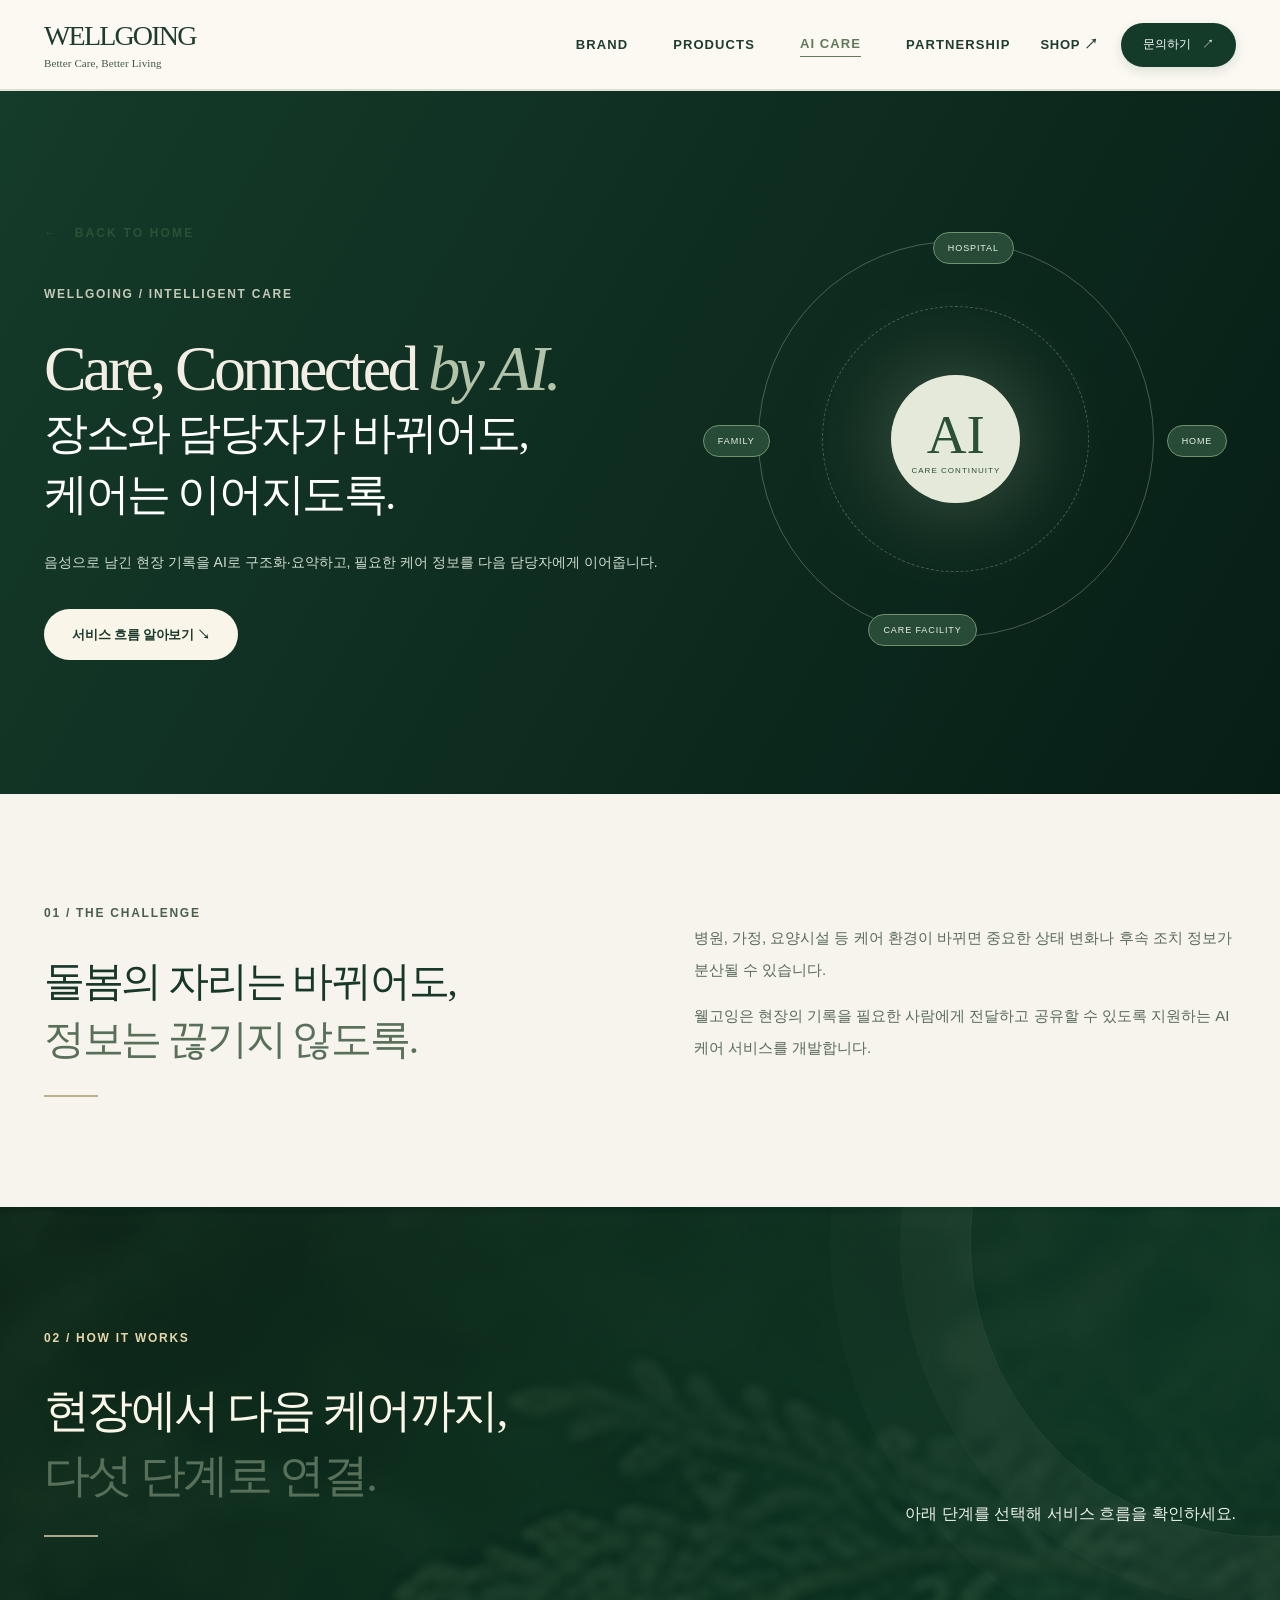
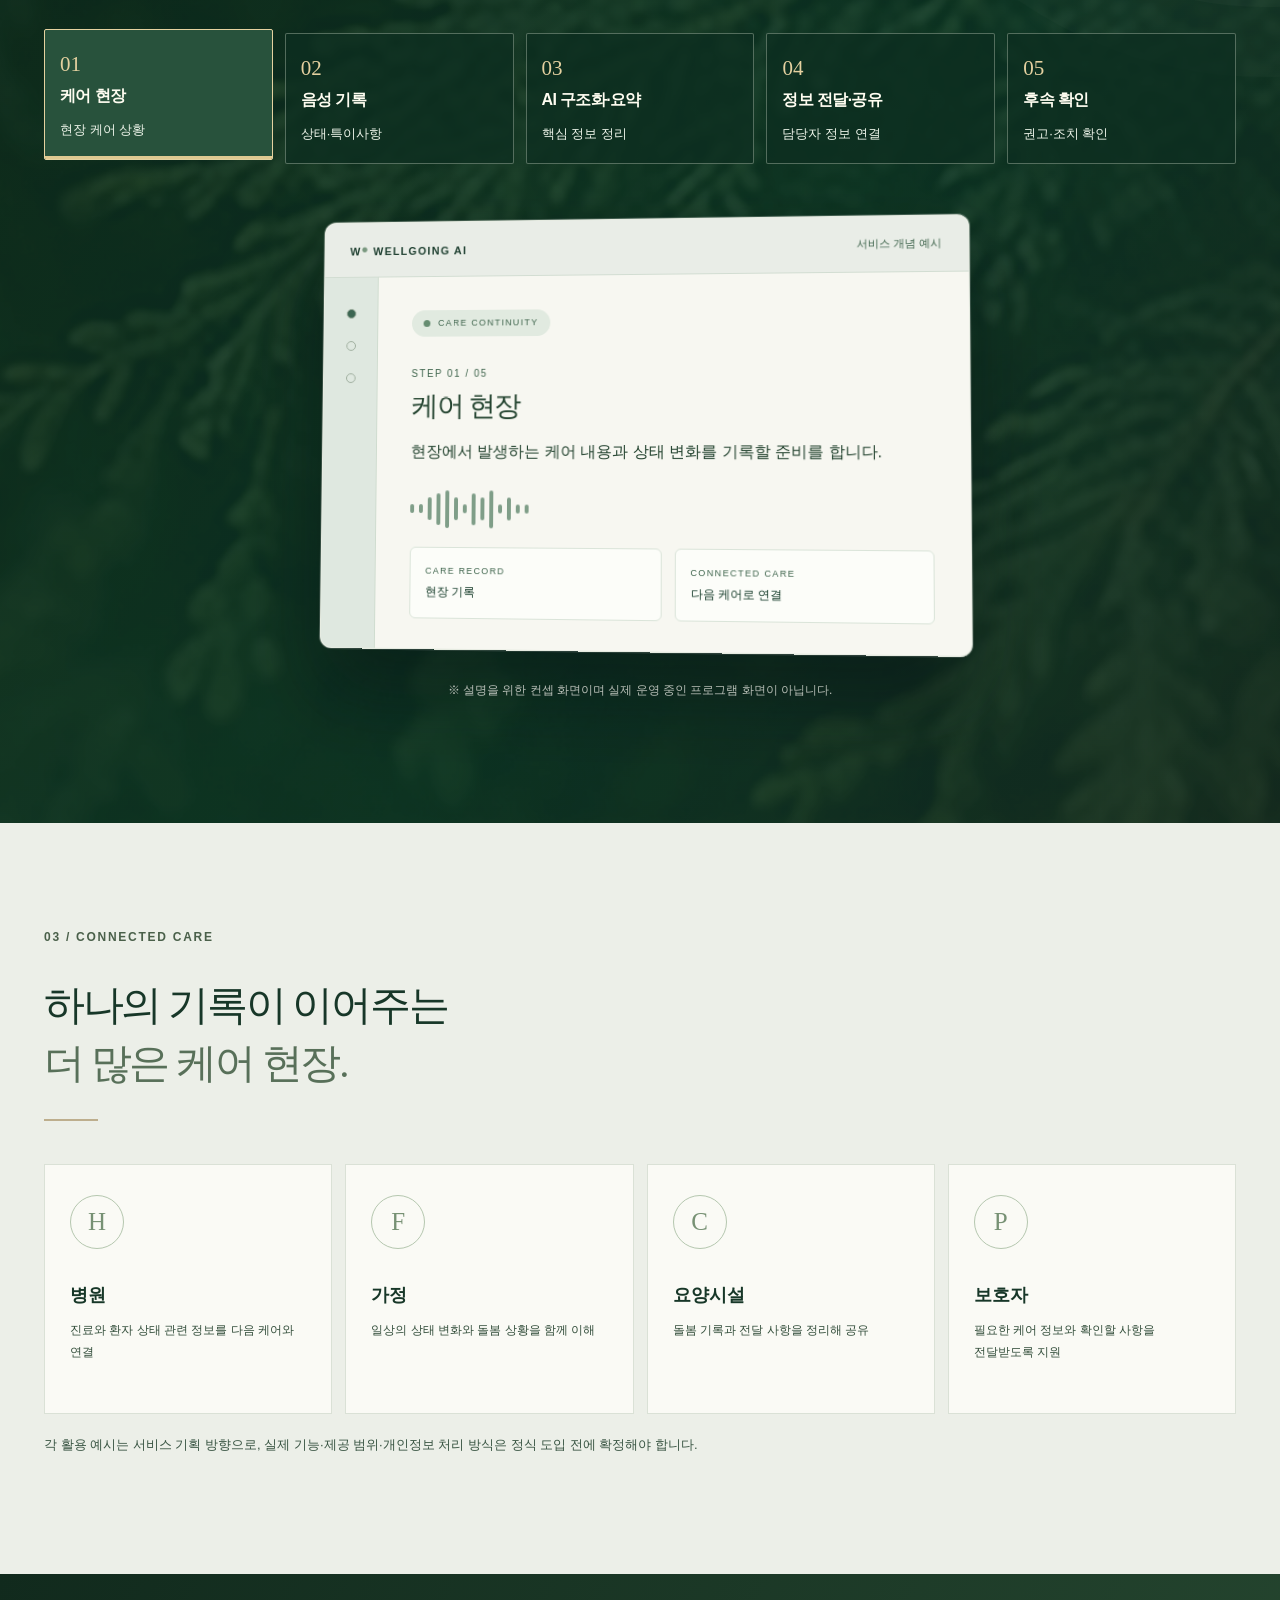
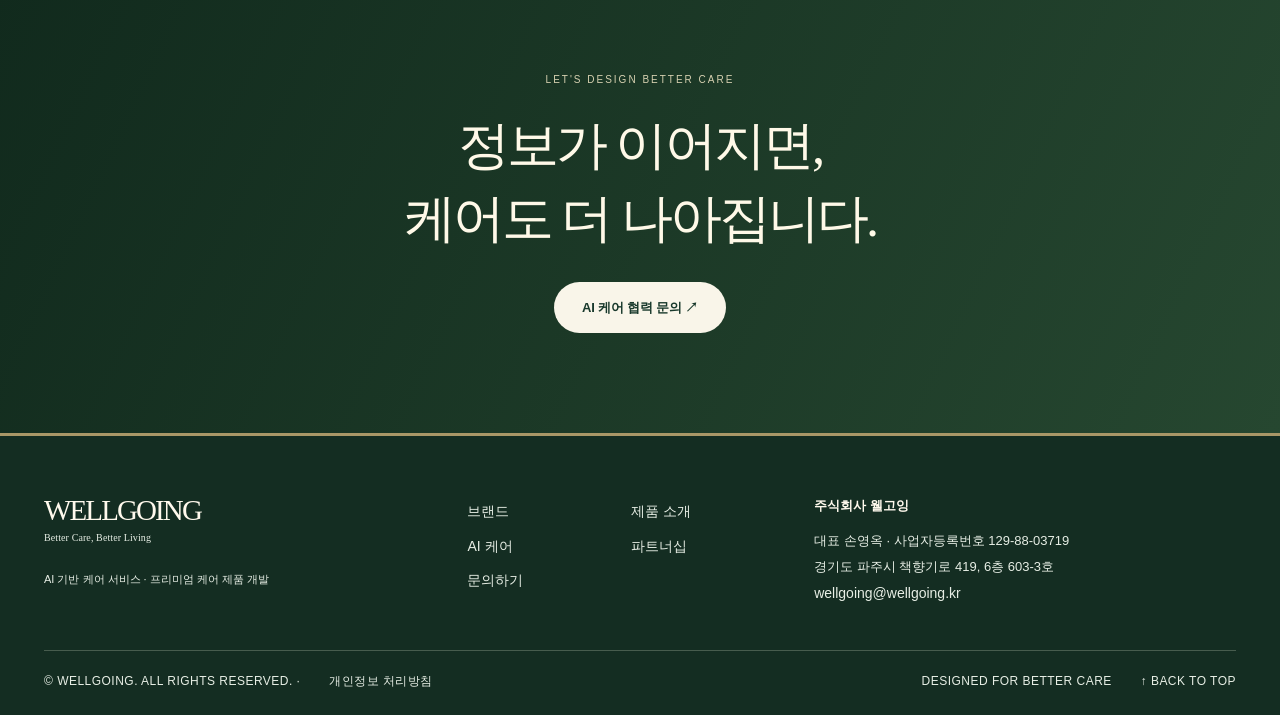
==== commit 9a0cd0f0: "fix: apply V8 usability improvements on every public page; correct email-only privacy text" ====
--- a/ai-care.html
+++ b/ai-care.html
@@ -1,5 +1,5 @@
 <!DOCTYPE html>
-<html lang="ko"><head><meta charset="utf-8"/><meta content="width=device-width,initial-scale=1" name="viewport"/><meta content="#f7f5ef" name="theme-color"/><meta content="AI 케어 서비스 — 주식회사 웰고잉" name="description"/><title>AI 케어 서비스 | WELLGOING</title><link href="style.css" rel="stylesheet"/><link href="premium-v2.css" rel="stylesheet"/><link href="pages.css" rel="stylesheet"/><script defer="" src="content.js"></script><script defer="" src="published-overrides.js"></script><script defer="" src="content-bridge.js"></script><script defer="" src="script.js"></script><link href="premium-v4.css" rel="stylesheet"/><meta content="assets/wellgoing-og.jpg" property="og:image"/><link rel="icon" href="favicon.svg" type="image/svg+xml"/><link rel="stylesheet" href="polish-v6.css"/><script defer src="polish-v6.js"></script><link rel="stylesheet" href="finish-v7.css"/><script defer src="finish-v7.js"></script></head><body class="inner-page page-ai-care"><a class="skip-link" href="#main">본문으로 바로가기</a><header class="site-header" id="top">
+<html lang="ko"><head><meta charset="utf-8"/><meta content="width=device-width,initial-scale=1" name="viewport"/><meta content="#f7f5ef" name="theme-color"/><meta content="AI 케어 서비스 — 주식회사 웰고잉" name="description"/><title>AI 케어 서비스 | WELLGOING</title><link href="style.css" rel="stylesheet"/><link href="premium-v2.css" rel="stylesheet"/><link href="pages.css" rel="stylesheet"/><script defer="" src="content.js"></script><script defer="" src="published-overrides.js"></script><script defer="" src="content-bridge.js"></script><script defer="" src="script.js"></script><link href="premium-v4.css" rel="stylesheet"/><meta content="assets/wellgoing-og.jpg" property="og:image"/><link rel="icon" href="favicon.svg" type="image/svg+xml"/><link rel="stylesheet" href="polish-v6.css"/><script defer src="polish-v6.js"></script><link rel="stylesheet" href="finish-v7.css"/><script defer src="finish-v7.js"></script><link rel="stylesheet" href="usability-v8.css"/><script defer src="usability-v8.js"></script></head><body class="inner-page page-ai-care"><a class="skip-link" href="#main">본문으로 바로가기</a><header class="site-header" id="top">
 <div class="header-inner container-wide">
 <a aria-label="웰고잉 홈" class="logo" href="index.html">
 <span class="logo-name">WELLGOING</span>
--- a/usability-v8.css
+++ b/usability-v8.css
@@ -0,0 +1,42 @@
+/* WELLGOING V8 — accessible UI and polished reading on all devices */
+.appear,.appear:not(.in-view){opacity:1!important;transform:none!important}
+body{overflow-wrap:break-word}
+.body-text,.inner-page .product-detail-copy p,.inner-page .usage-cards p,.inner-page .credential-grid p,.inner-page .contact-form-intro>p:not(.eyebrow){line-height:1.82!important}
+.inner-page .fine-print,.inner-page .small-note,.inner-page .v4-source-note,.modal-disclaimer{color:#385442!important;font-size:13px!important;line-height:1.7!important}
+.modal-info>p,.modal-specs li,.modal-disclaimer{font-size:14px!important;color:#334a3b!important}
+.modal-specs li span{color:#38543f!important}
+.ai-section .ai-step small,.ai-section .demo-note{color:#edf4e9!important}
+:where(a,button,input,select,textarea,[tabindex]):focus-visible{outline:3px solid #ba8c39!important;outline-offset:4px!important}
+.site-footer :where(a,button):focus-visible,.ai-section :where(a,button):focus-visible,.product-editorial :where(a,button):focus-visible,.partnership :where(a,button):focus-visible{outline-color:#f1dba3!important}
+button,a,select,input[type=checkbox]{touch-action:manipulation}
+.nav-toggle,.modal-close,.gallery-thumb,.ai-step{min-height:44px}
+.nav-toggle{min-width:44px}
+.mobile-nav a{min-height:51px;align-items:center}
+.mobile-nav a span{font-size:13px!important;color:#395842!important}
+.site-header .desktop-nav a,.site-header .shop-link{font-size:13px!important}
+.header-contact{min-height:44px;display:inline-flex;align-items:center;justify-content:center}
+.site-footer .footer-links a,.site-footer .footer-company a,.site-footer .footer-bottom a{text-underline-offset:4px}
+.wg-mail-note{font-size:14px!important;line-height:1.7!important;color:#294936!important;padding:13px 15px;margin:16px 0 18px;background:#edf2e9;border-left:3px solid #678365;border-radius:0 7px 7px 0}
+.wg-mail-actions{display:flex;align-items:center;flex-wrap:wrap;gap:10px;margin-top:12px}
+.wg-copy-address{min-height:44px;border:1px solid #a1b19f;background:#fffdf8;color:#183d2a;padding:10px 16px;border-radius:100px;font-size:14px;font-weight:600;font-family:inherit;line-height:1.4;cursor:pointer}
+.wg-copy-address:hover{background:#e8efe6}
+.wg-mail-status{font-size:13px;color:#24472d;line-height:1.6}
+.form-feedback{color:#20492c!important;min-height:1.6em}
+@media(max-width:850px){body.menu-open{overflow:hidden}.mobile-nav{max-height:calc(100dvh - 72px);overflow-y:auto;overscroll-behavior:contain;z-index:105}}
+@media(max-width:550px){
+.hero-v2 .hero-desc,.body-text,.inner-page .fine-print,.inner-page .small-note{font-size:15px!important}
+.hero-v2 .cta-row .button,.button,.inline-button,.quick-view{font-size:14px!important;min-height:44px}
+.ai-section .ai-step small,.ai-section .demo-note{font-size:13px!important}
+.mock-cards span,.mock-preview{font-size:11px!important;line-height:1.35!important}
+.mock-cards b{font-size:12px!important}
+.materials-content .material-benefits span{font-size:12px!important}
+.partner-types span{font-size:11px!important;letter-spacing:.02em}
+.contact-options a{font-size:14px!important;min-height:48px}
+.site-footer .footer-bottom{font-size:12px!important;line-height:1.6}
+.hero-picture .film-control{min-height:44px;font-size:12px}
+.modal-close{width:44px;height:44px;top:8px;right:8px}
+.modal-info{padding:28px 22px 35px}
+.modal-specs li{font-size:13px!important}
+.contact-email{font-size:clamp(16px,4.7vw,21px)!important;overflow-wrap:anywhere}
+}
+@media(prefers-reduced-motion:reduce){*,*::before,*::after{animation-duration:.01ms!important;animation-iteration-count:1!important;transition-duration:.01ms!important;scroll-behavior:auto!important}}
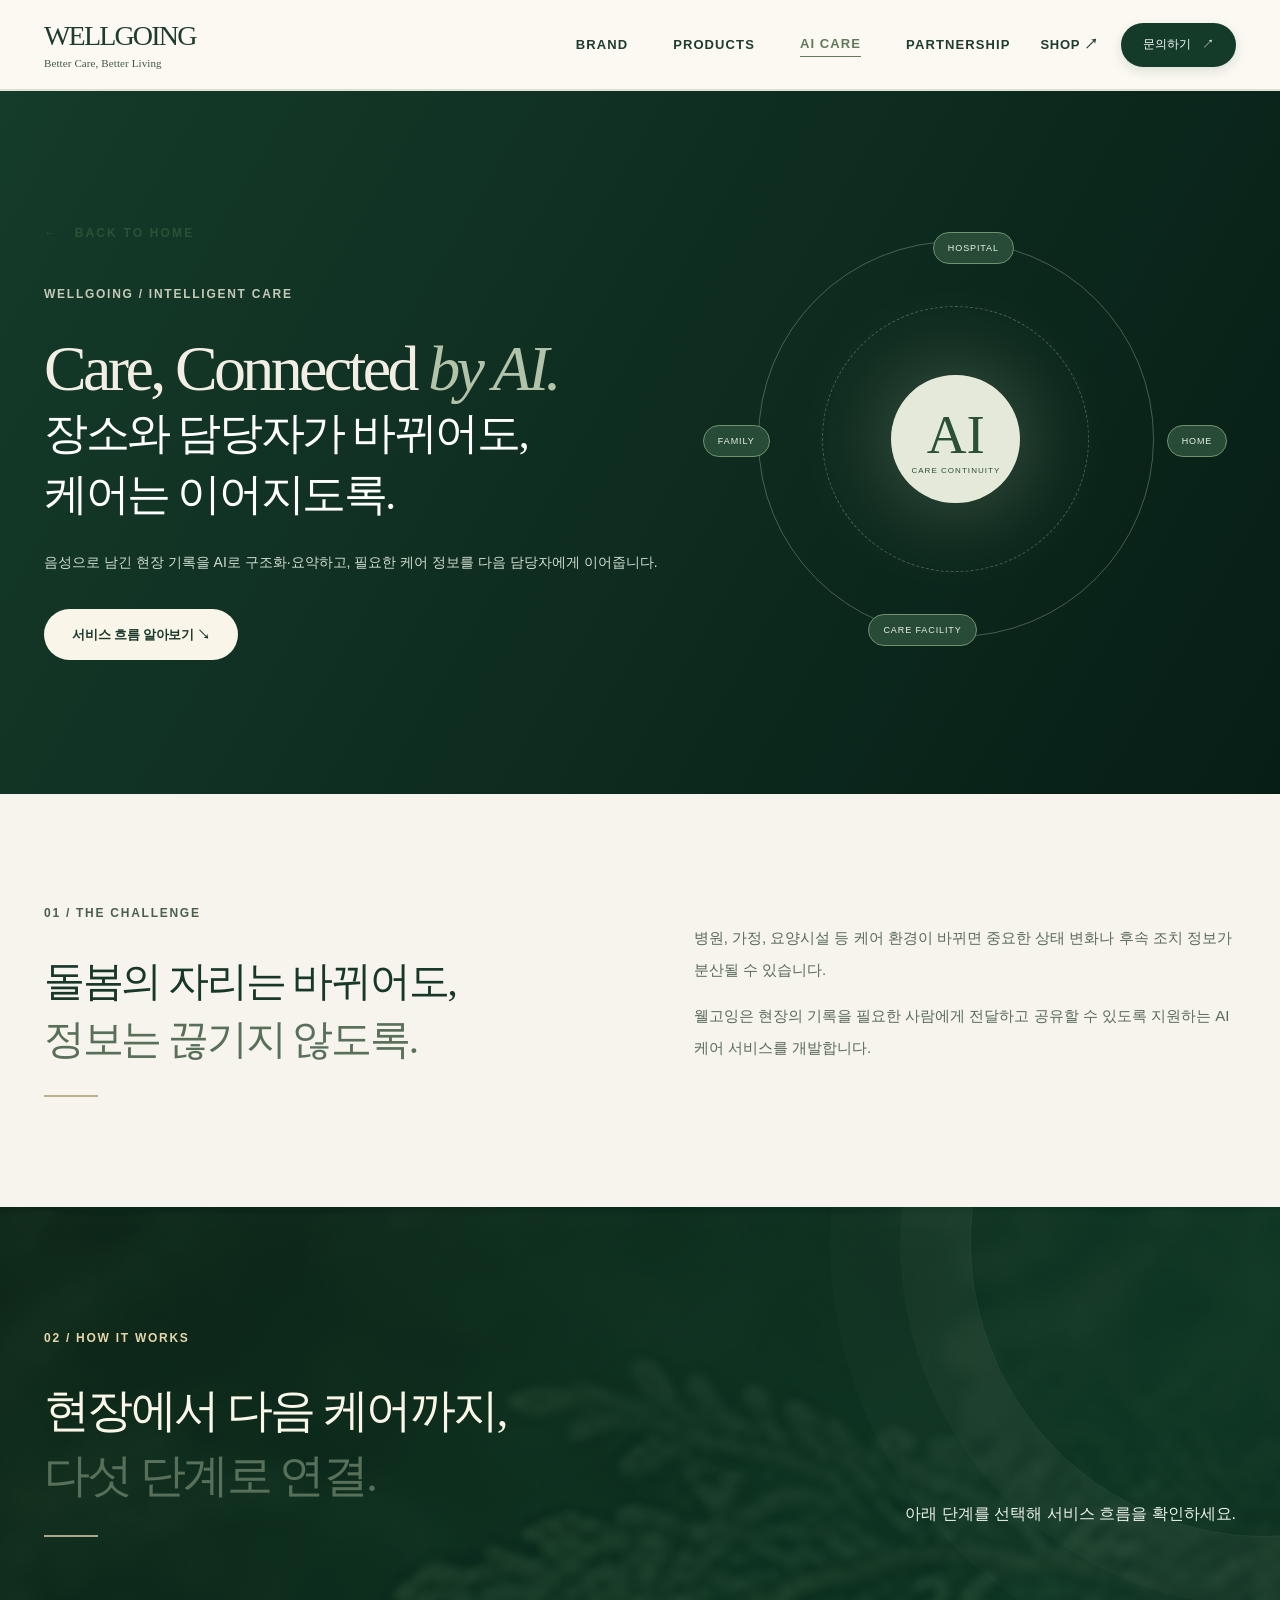
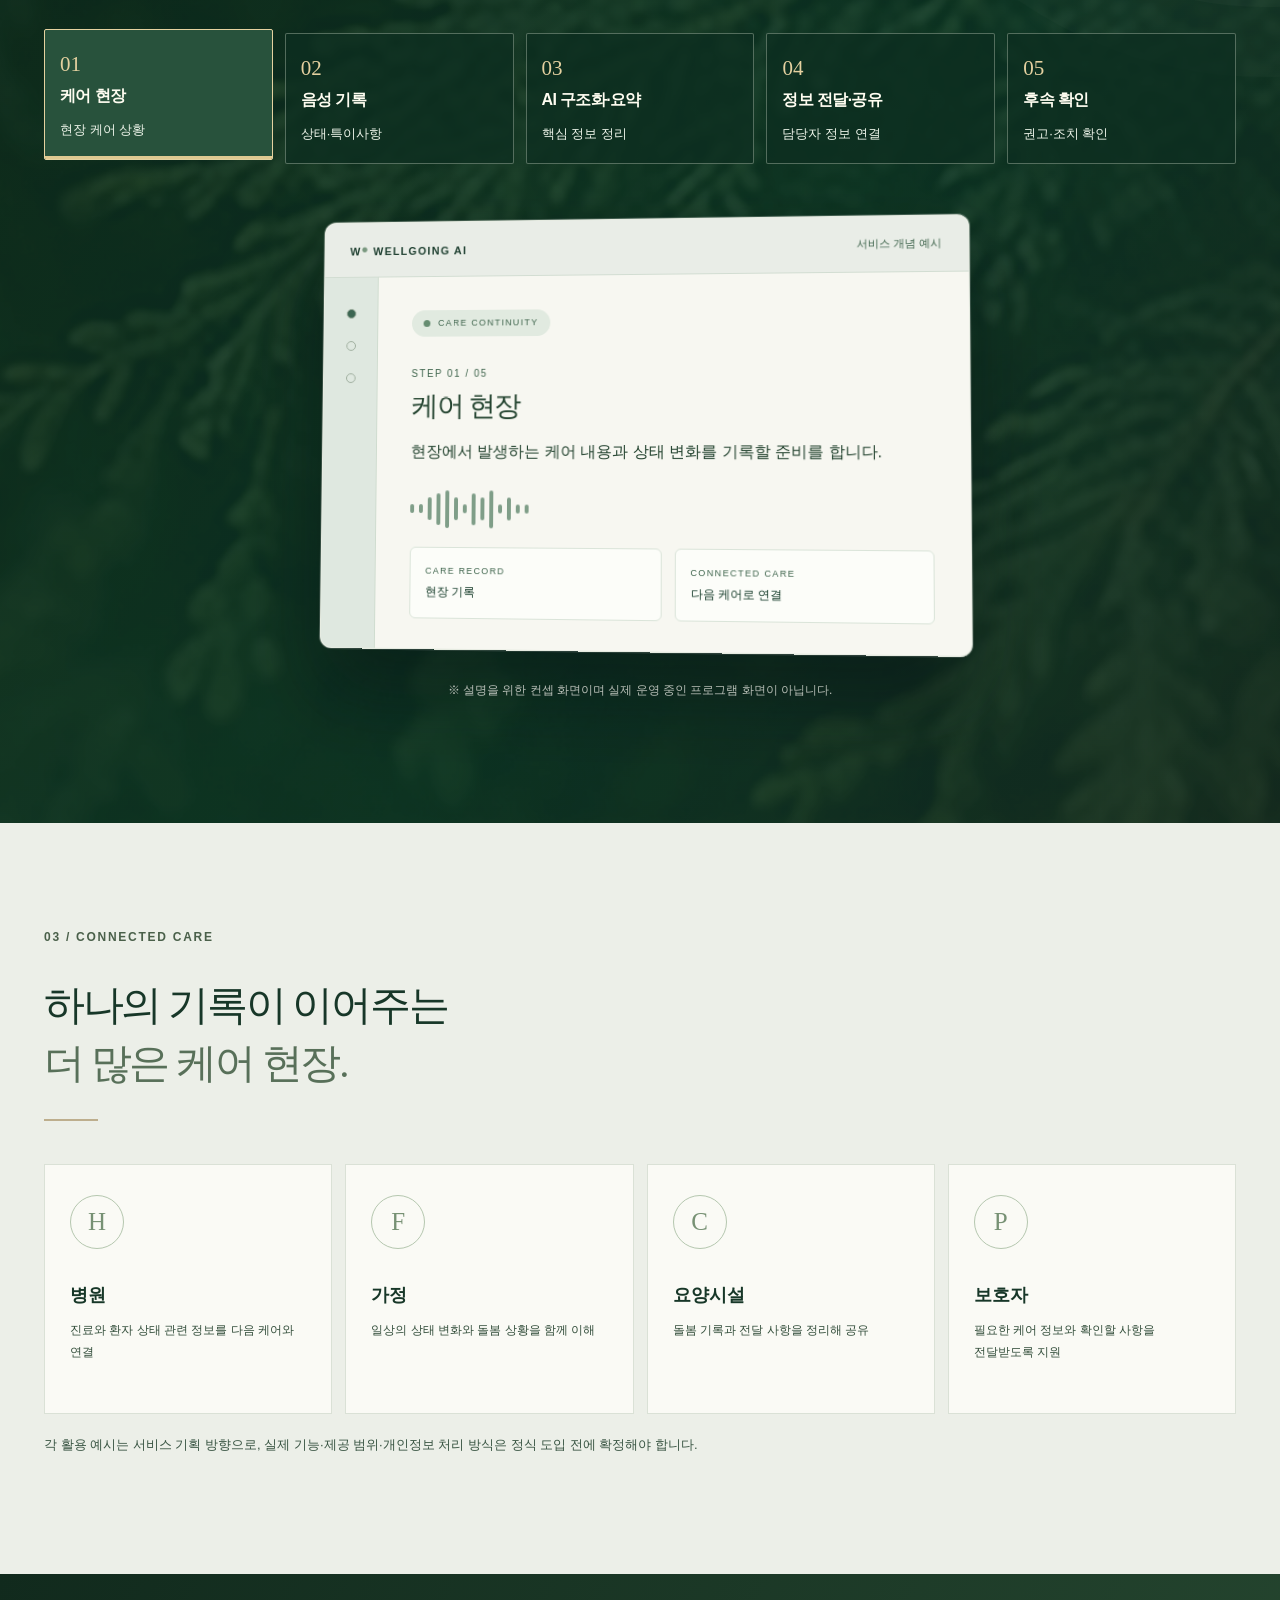
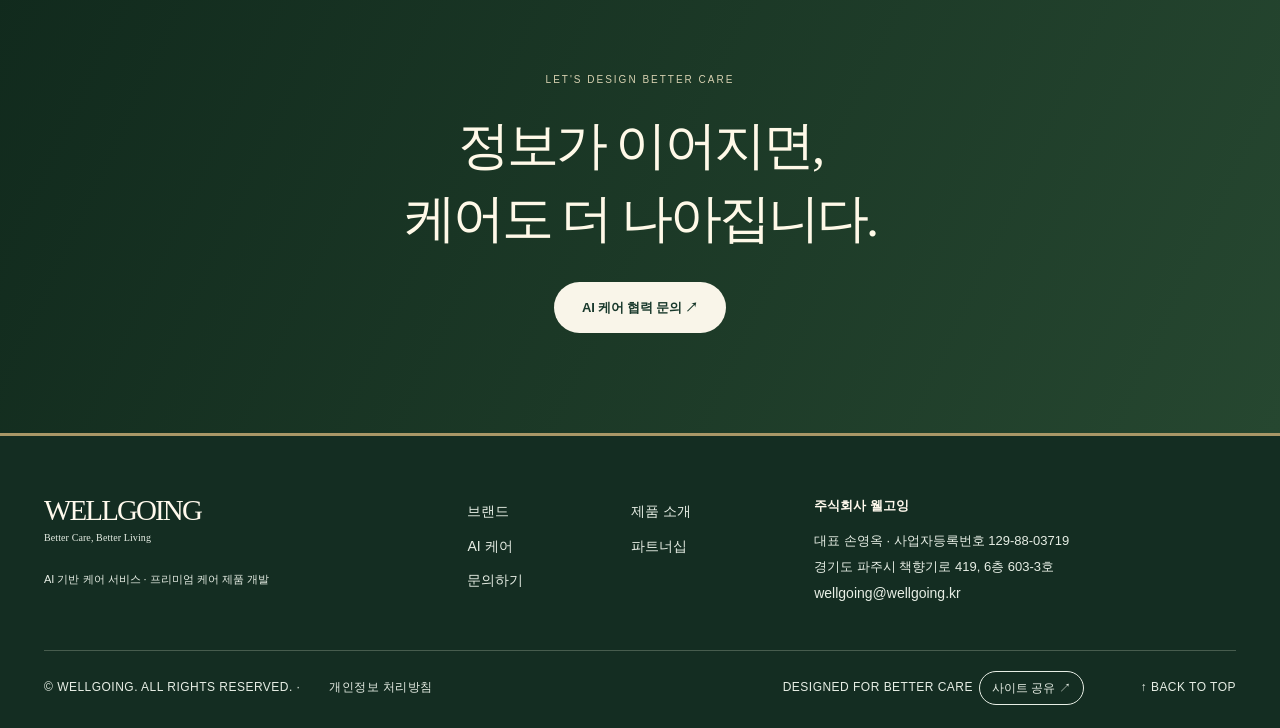
==== commit 8f5c2280: "seo: complete share cards, favicons and native sharing on care and partnership pages" ====
--- a/ai-care.html
+++ b/ai-care.html
@@ -1,5 +1,26 @@
 <!DOCTYPE html>
-<html lang="ko"><head><meta charset="utf-8"/><meta content="width=device-width,initial-scale=1" name="viewport"/><meta content="#f7f5ef" name="theme-color"/><meta content="AI 케어 서비스 — 주식회사 웰고잉" name="description"/><title>AI 케어 서비스 | WELLGOING</title><link href="style.css" rel="stylesheet"/><link href="premium-v2.css" rel="stylesheet"/><link href="pages.css" rel="stylesheet"/><script defer="" src="content.js"></script><script defer="" src="published-overrides.js"></script><script defer="" src="content-bridge.js"></script><script defer="" src="script.js"></script><link href="premium-v4.css" rel="stylesheet"/><meta content="assets/wellgoing-og.jpg" property="og:image"/><link rel="icon" href="favicon.svg" type="image/svg+xml"/><link rel="stylesheet" href="polish-v6.css"/><script defer src="polish-v6.js"></script><link rel="stylesheet" href="finish-v7.css"/><script defer src="finish-v7.js"></script><link rel="stylesheet" href="usability-v8.css"/><script defer src="usability-v8.js"></script></head><body class="inner-page page-ai-care"><a class="skip-link" href="#main">본문으로 바로가기</a><header class="site-header" id="top">
+<html lang="ko"><head><meta charset="utf-8"/><meta content="width=device-width,initial-scale=1" name="viewport"/><meta content="#f7f5ef" name="theme-color"/><meta name="description" content="장소와 돌봄 담당자가 바뀌어도 케어는 이어지도록. 음성 기록부터 AI 구조화·요약, 정보 공유까지."><title>AI 케어 서비스 | WELLGOING</title><link href="style.css" rel="stylesheet"/><link href="premium-v2.css" rel="stylesheet"/><link href="pages.css" rel="stylesheet"/><script defer="" src="content.js"></script><script defer="" src="published-overrides.js"></script><script defer="" src="content-bridge.js"></script><script defer="" src="script.js"></script><link href="premium-v4.css" rel="stylesheet"/><link rel="stylesheet" href="polish-v6.css"/><script defer src="polish-v6.js"></script><link rel="stylesheet" href="finish-v7.css"/><script defer src="finish-v7.js"></script><link rel="stylesheet" href="usability-v8.css"/><script defer src="usability-v8.js"></script><link rel="canonical" href="https://wellgoing-premium-v7.vercel.app/ai-care.html">
+<meta property="og:type" content="website">
+<meta property="og:site_name" content="WELLGOING">
+<meta property="og:locale" content="ko_KR">
+<meta property="og:title" content="AI 케어 서비스 | WELLGOING">
+<meta property="og:description" content="장소와 돌봄 담당자가 바뀌어도 케어는 이어지도록. 음성 기록부터 AI 구조화·요약, 정보 공유까지.">
+<meta property="og:url" content="https://wellgoing-premium-v7.vercel.app/ai-care.html">
+<meta property="og:image" content="https://wellgoing-premium-v7.vercel.app/assets/wellgoing-og.jpg">
+<meta property="og:image:secure_url" content="https://wellgoing-premium-v7.vercel.app/assets/wellgoing-og.jpg">
+<meta property="og:image:width" content="1200">
+<meta property="og:image:height" content="630">
+<meta property="og:image:type" content="image/jpeg">
+<meta property="og:image:alt" content="웰고잉 비채 바디쉴드 프리미엄 케어 이미지">
+<meta name="twitter:card" content="summary_large_image">
+<meta name="twitter:title" content="AI 케어 서비스 | WELLGOING">
+<meta name="twitter:description" content="장소와 돌봄 담당자가 바뀌어도 케어는 이어지도록. 음성 기록부터 AI 구조화·요약, 정보 공유까지.">
+<meta name="twitter:image" content="https://wellgoing-premium-v7.vercel.app/assets/wellgoing-og.jpg">
+<link rel="apple-touch-icon" sizes="180x180" href="/apple-touch-icon.png">
+<link rel="manifest" href="/site.webmanifest">
+<link rel="icon" href="/favicon.svg" type="image/svg+xml">
+<link rel="shortcut icon" href="/favicon.svg" type="image/svg+xml">
+</head><body class="inner-page page-ai-care"><a class="skip-link" href="#main">본문으로 바로가기</a><header class="site-header" id="top">
 <div class="header-inner container-wide">
 <a aria-label="웰고잉 홈" class="logo" href="index.html">
 <span class="logo-name">WELLGOING</span>
@@ -22,4 +43,4 @@
 <section class="ai-problem"><div class="container-wide split-grid"><div><p class="eyebrow">01 / THE CHALLENGE</p><h2 class="section-title">돌봄의 자리는 바뀌어도,<br/><em>정보는 끊기지 않도록.</em></h2></div><div><p>병원, 가정, 요양시설 등 케어 환경이 바뀌면 중요한 상태 변화나 후속 조치 정보가 분산될 수 있습니다.</p><p>웰고잉은 현장의 기록을 필요한 사람에게 전달하고 공유할 수 있도록 지원하는 AI 케어 서비스를 개발합니다.</p></div></div></section>
 <section class="ai-section interior-ai" id="how"><div class="container-wide"><div class="ai-head"><div><p class="eyebrow light-eyebrow">02 / HOW IT WORKS</p><h2 class="section-title">현장에서 다음 케어까지,<br/><em>다섯 단계로 연결.</em></h2></div><p>아래 단계를 선택해 서비스 흐름을 확인하세요.</p></div><div class="ai-layout"><div aria-label="AI 케어 프로세스 단계" class="ai-steps" role="tablist"><button aria-selected="true" class="ai-step active" data-step="0" role="tab" type="button"><span class="step-count">01</span><strong>케어 현장</strong><small>현장 케어 상황</small></button><button aria-selected="false" class="ai-step" data-step="1" role="tab" type="button"><span class="step-count">02</span><strong>음성 기록</strong><small>상태·특이사항</small></button><button aria-selected="false" class="ai-step" data-step="2" role="tab" type="button"><span class="step-count">03</span><strong>AI 구조화·요약</strong><small>핵심 정보 정리</small></button><button aria-selected="false" class="ai-step" data-step="3" role="tab" type="button"><span class="step-count">04</span><strong>정보 전달·공유</strong><small>담당자 정보 연결</small></button><button aria-selected="false" class="ai-step" data-step="4" role="tab" type="button"><span class="step-count">05</span><strong>후속 확인</strong><small>권고·조치 확인</small></button></div><div class="ai-demo"><div class="mock-app"><div class="mock-top"><span class="mock-logo">W<span>•</span> WELLGOING AI</span><span class="mock-preview">서비스 개념 예시</span></div><div class="mock-body"><div class="mock-sidebar"><span class="mock-dot active"></span><span class="mock-dot"></span><span class="mock-dot"></span></div><div class="mock-panel"><div class="mock-pill"><span class="live-dot"></span> CARE CONTINUITY</div><span class="mock-no" id="aiMockNo">STEP 01 / 05</span><h3 id="aiMockTitle">케어 현장</h3><p id="aiMockText">현장에서 발생하는 케어 내용과 상태 변화를 기록할 준비를 합니다.</p><div class="mock-waves"><span></span><span></span><span></span><span></span><span></span><span></span><span></span><span></span><span></span><span></span><span></span><span></span><span></span><span></span></div><div class="mock-cards"><div><span>CARE RECORD</span><b>현장 기록</b></div><div><span>CONNECTED CARE</span><b>다음 케어로 연결</b></div></div></div></div></div><p class="demo-note">※ 설명을 위한 컨셉 화면이며 실제 운영 중인 프로그램 화면이 아닙니다.</p></div></div></div></section>
 <section class="ai-audience"><div class="container-wide"><div class="section-top"><div><p class="eyebrow">03 / CONNECTED CARE</p><h2 class="section-title">하나의 기록이 이어주는<br/><em>더 많은 케어 현장.</em></h2></div></div><div class="audience-grid"><article><span>H</span><strong>병원</strong><p>진료와 환자 상태 관련 정보를 다음 케어와 연결</p></article><article><span>F</span><strong>가정</strong><p>일상의 상태 변화와 돌봄 상황을 함께 이해</p></article><article><span>C</span><strong>요양시설</strong><p>돌봄 기록과 전달 사항을 정리해 공유</p></article><article><span>P</span><strong>보호자</strong><p>필요한 케어 정보와 확인할 사항을 전달받도록 지원</p></article></div><p class="small-note">각 활용 예시는 서비스 기획 방향으로, 실제 기능·제공 범위·개인정보 처리 방식은 정식 도입 전에 확정해야 합니다.</p></div></section>
-<section class="inner-endcap"><div class="container-wide"><span>LET'S DESIGN BETTER CARE</span><h2>정보가 이어지면,<br/>케어도 더 나아집니다.</h2><a class="button button-cream" href="contact.html">AI 케어 협력 문의 ↗</a></div></section></main><footer class="site-footer"><div class="container-wide footer-grid"><div><a class="logo footer-logo" href="index.html"><span class="logo-name">WELLGOING</span><span class="logo-caption">Better Care, Better Living</span></a><p>AI 기반 케어 서비스 · 프리미엄 케어 제품 개발</p></div><div class="footer-links"><a href="brand.html">브랜드</a><a href="products.html">제품 소개</a><a href="ai-care.html">AI 케어</a><a href="partnership.html">파트너십</a><a href="contact.html">문의하기</a></div><div class="footer-company"><strong>주식회사 웰고잉</strong><span>대표 손영옥 · 사업자등록번호 129-88-03719</span><span>경기도 파주시 책향기로 419, 6층 603-3호</span><a href="mailto:wellgoing@wellgoing.kr">wellgoing@wellgoing.kr</a></div></div><div class="container-wide footer-bottom"><span>© WELLGOING. ALL RIGHTS RESERVED. · <a href="privacy.html">개인정보 처리방침</a></span><span>DESIGNED FOR BETTER CARE <a aria-label="페이지 맨 위로" href="#top">↑ BACK TO TOP</a></span></div></footer></body></html>+<section class="inner-endcap"><div class="container-wide"><span>LET'S DESIGN BETTER CARE</span><h2>정보가 이어지면,<br/>케어도 더 나아집니다.</h2><a class="button button-cream" href="contact.html">AI 케어 협력 문의 ↗</a></div></section></main><footer class="site-footer"><div class="container-wide footer-grid"><div><a class="logo footer-logo" href="index.html"><span class="logo-name">WELLGOING</span><span class="logo-caption">Better Care, Better Living</span></a><p>AI 기반 케어 서비스 · 프리미엄 케어 제품 개발</p></div><div class="footer-links"><a href="brand.html">브랜드</a><a href="products.html">제품 소개</a><a href="ai-care.html">AI 케어</a><a href="partnership.html">파트너십</a><a href="contact.html">문의하기</a></div><div class="footer-company"><strong>주식회사 웰고잉</strong><span>대표 손영옥 · 사업자등록번호 129-88-03719</span><span>경기도 파주시 책향기로 419, 6층 603-3호</span><a href="mailto:wellgoing@wellgoing.kr">wellgoing@wellgoing.kr</a></div></div><div class="container-wide footer-bottom"><span>© WELLGOING. ALL RIGHTS RESERVED. · <a href="privacy.html">개인정보 처리방침</a></span><span>DESIGNED FOR BETTER CARE <button class="wg-native-share" type="button" aria-label="현재 페이지 링크 공유하기">사이트 공유 ↗</button><span class="wg-native-share-status" role="status" aria-live="polite"></span> <a aria-label="페이지 맨 위로" href="#top">↑ BACK TO TOP</a></span></div></footer><link rel="stylesheet" href="/social-polish.css"><script defer src="/social-share.js"></script></body></html>
--- a/social-polish.css
+++ b/social-polish.css
@@ -0,0 +1,7 @@
+/* WELLGOING V8 — discreet accessible native sharing */
+.wg-native-share{margin:0 12px 0 0;padding:8px 12px;border:1px solid currentColor;border-radius:999px;background:transparent;color:inherit;font:inherit;font-size:12px;line-height:1.35;cursor:pointer;white-space:nowrap}
+.wg-native-share:hover{background:rgba(44,76,53,.09)}
+.wg-native-share:focus-visible{outline:3px solid #c39b58;outline-offset:3px}
+.wg-native-share-status{font-size:12px;line-height:1.5;display:inline-block;margin-right:8px;max-width:240px;vertical-align:middle;color:inherit}
+.site-footer .footer-bottom>span:last-child{display:flex;flex-wrap:wrap;gap:6px;align-items:center;justify-content:flex-end}
+@media(max-width:620px){.site-footer .footer-bottom>span:last-child{justify-content:flex-start}.wg-native-share{min-height:44px;padding:10px 14px}}
